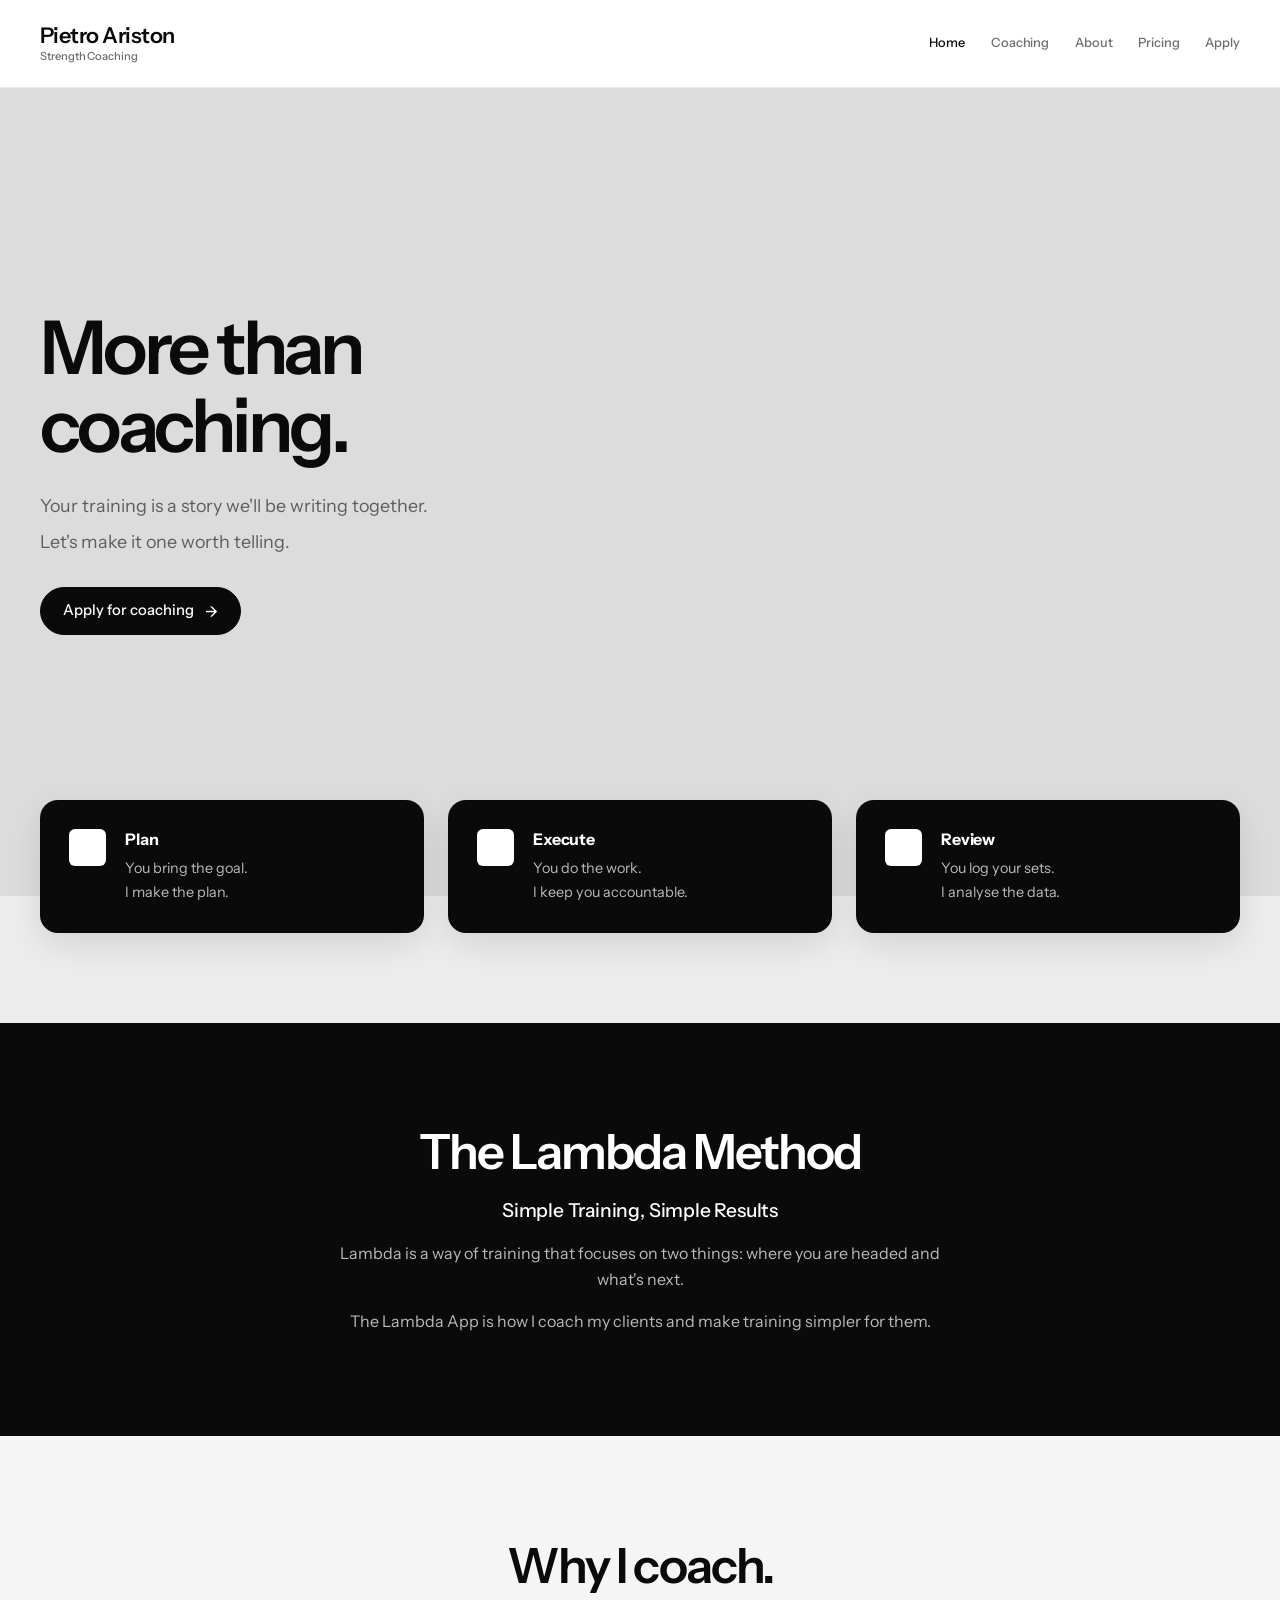
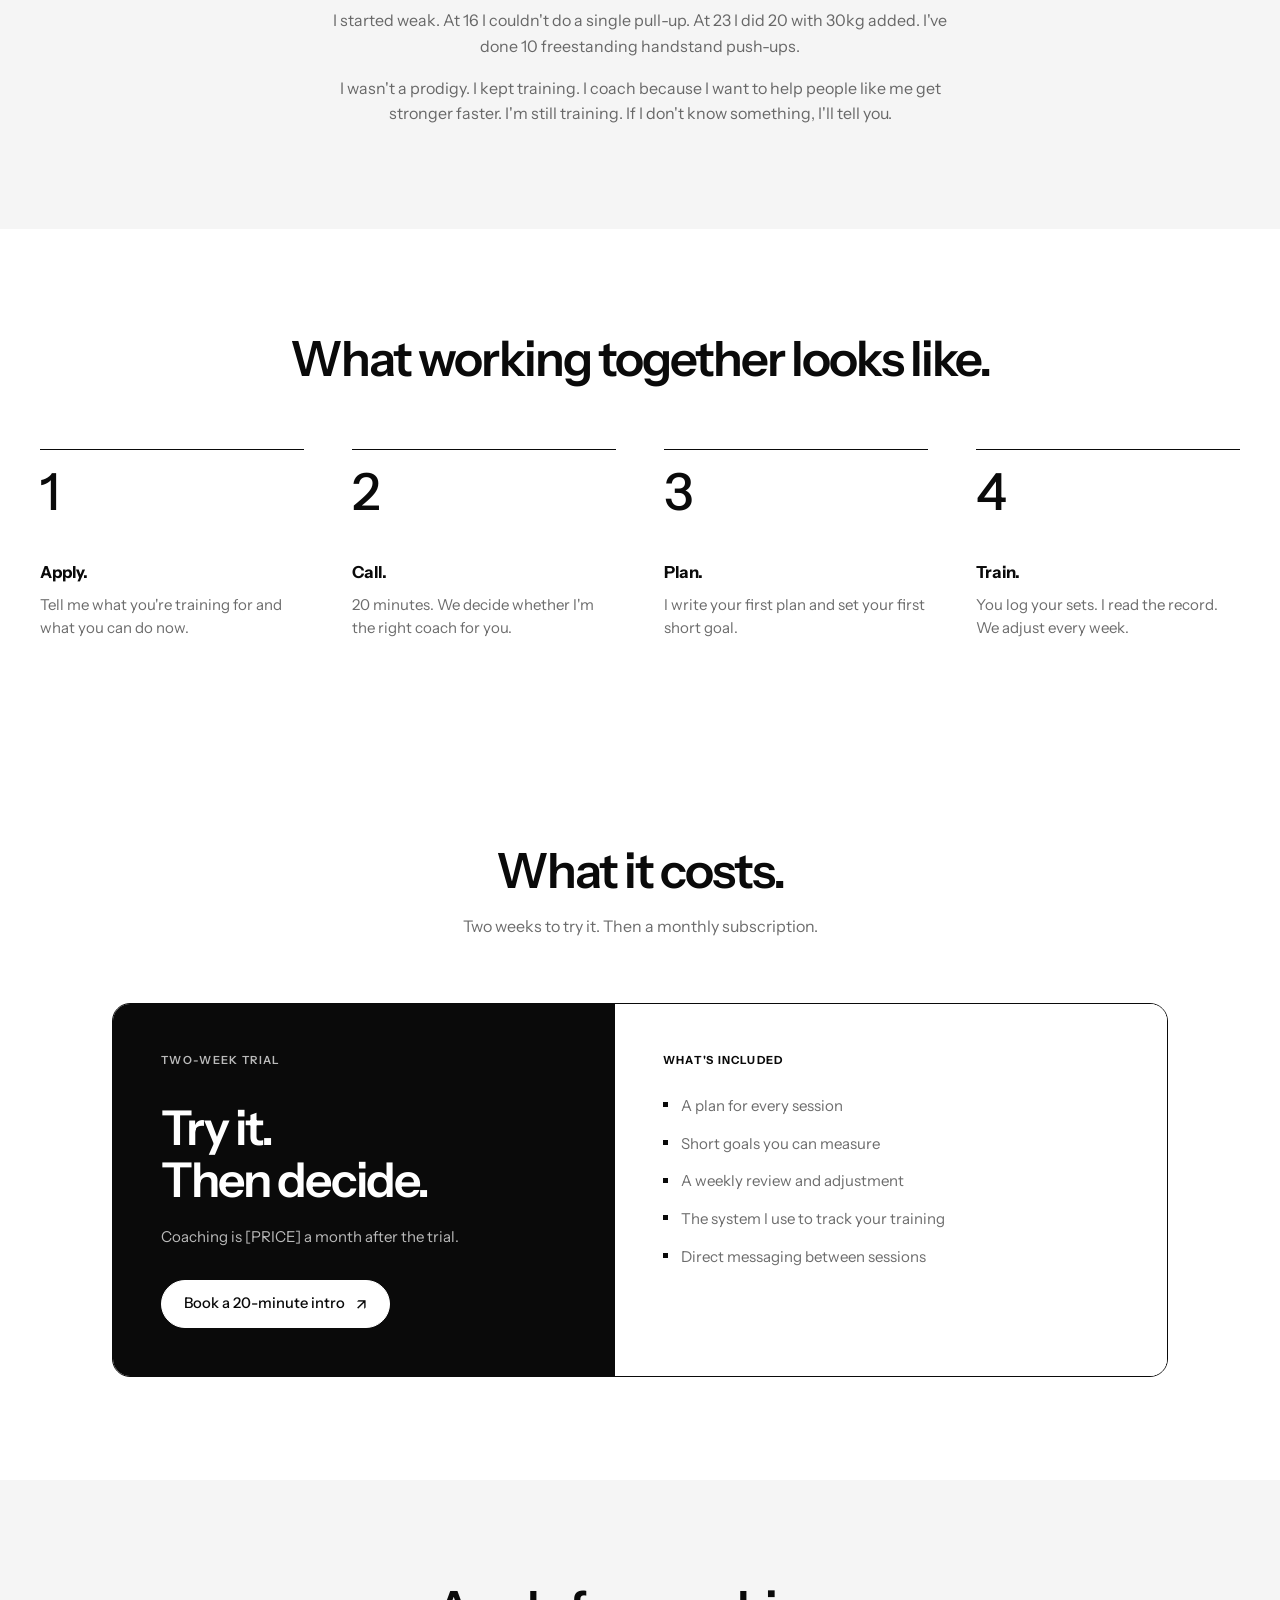
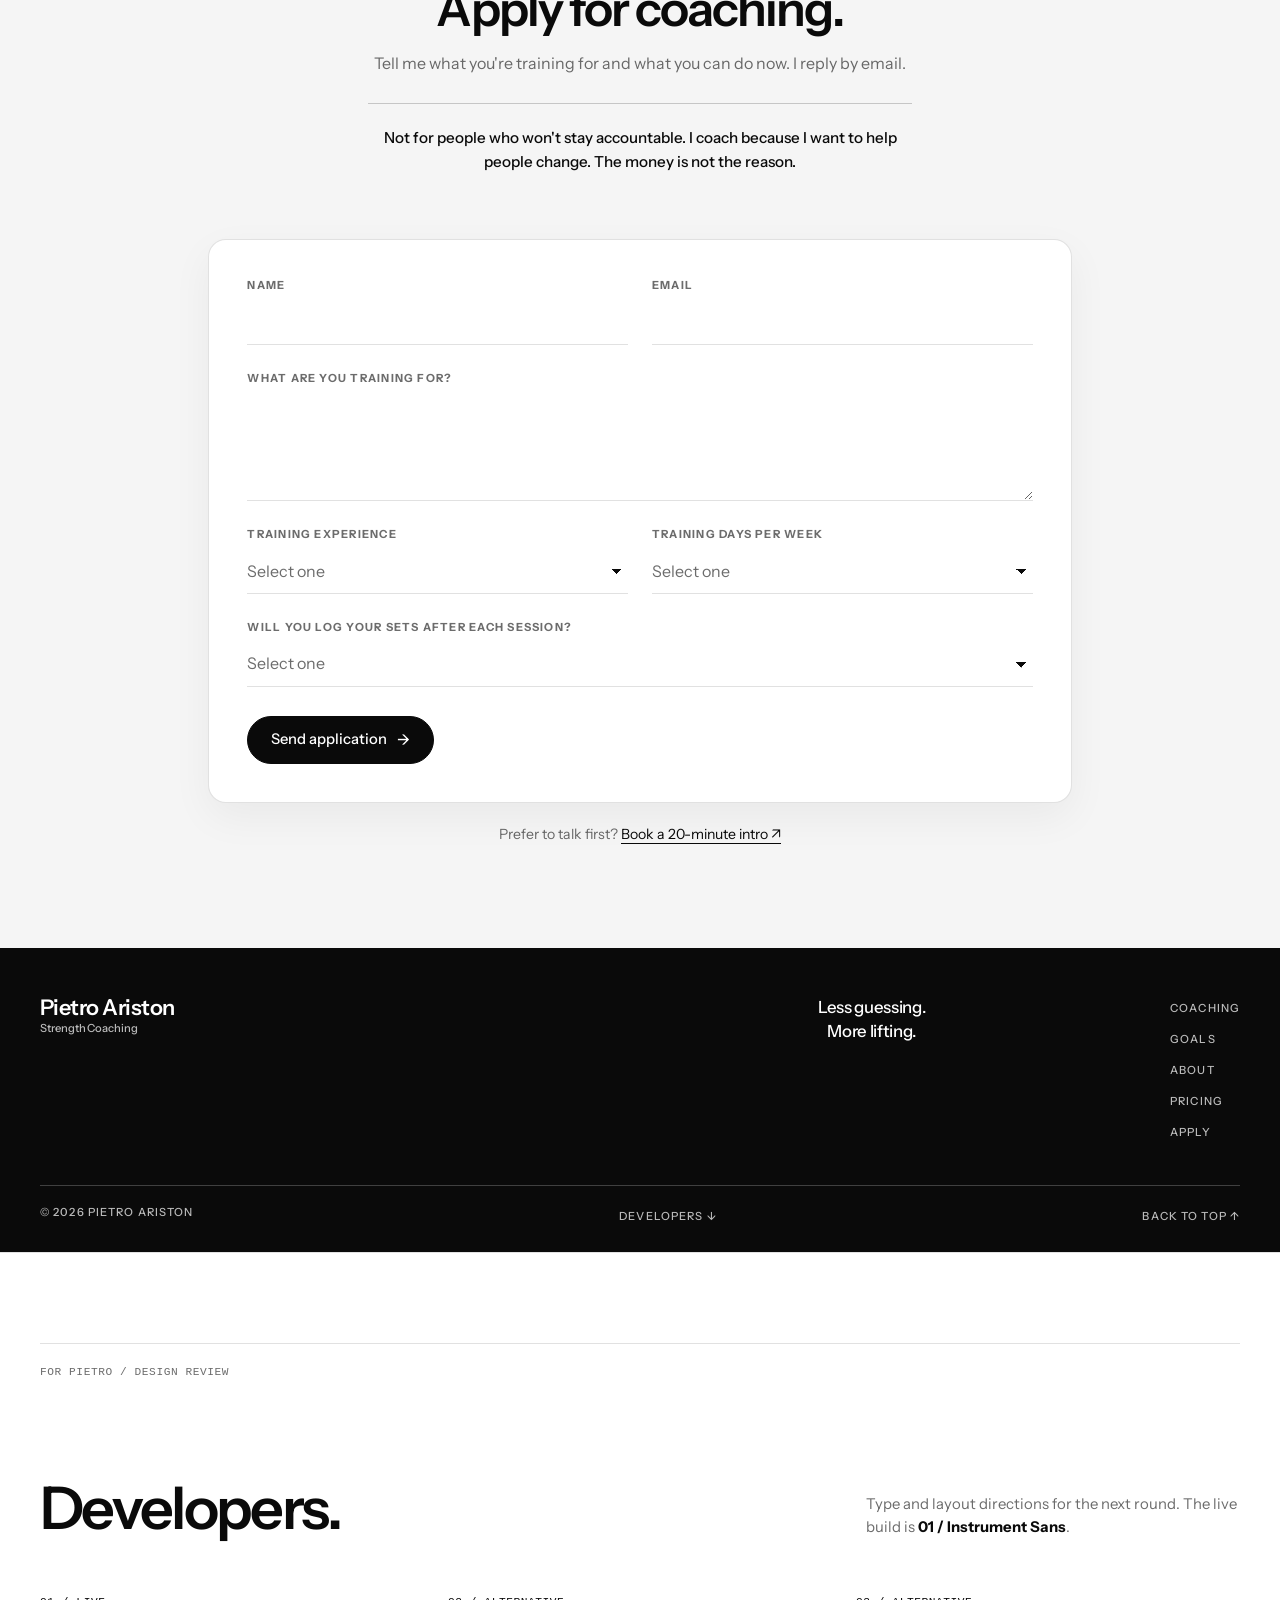
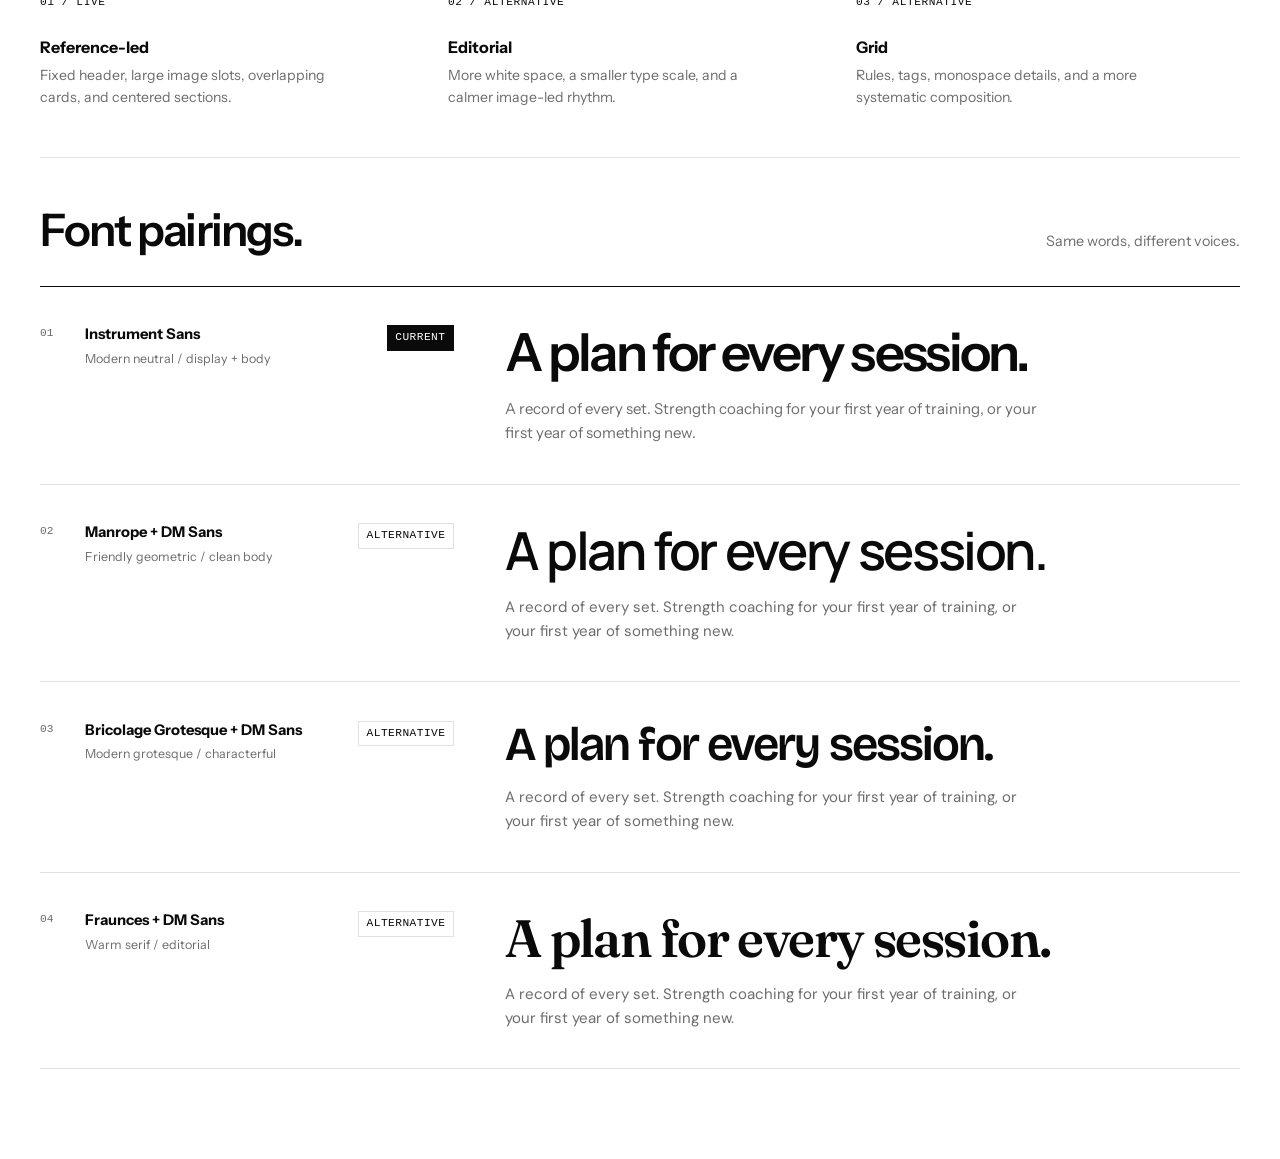
==== index.html @ a85d44f0 "feat: initial site — landing, goals page, and CNAME pietroariston.com: the coaching landing page, th" ====
<!DOCTYPE html>
<html lang="en">
<head>
  <meta charset="utf-8">
  <meta name="viewport" content="width=device-width, initial-scale=1">
  <title>Pietro Ariston — Strength Coaching</title>
  <meta name="description" content="A plan for every session. A record of every set. One-to-one strength coaching for your first year of training, or your first year of something new.">
  <meta name="theme-color" content="#ffffff">
  <link rel="canonical" href="https://pietroariston.com/">

  <meta property="og:title" content="Pietro Ariston — Strength Coaching">
  <meta property="og:description" content="A plan for every session. A record of every set. One-to-one strength coaching for your first year of training, or your first year of something new.">
  <meta property="og:type" content="website">
  <meta property="og:url" content="https://pietroariston.com/">
  <meta name="twitter:card" content="summary">

  <link rel="preconnect" href="https://fonts.googleapis.com">
  <link rel="preconnect" href="https://fonts.gstatic.com" crossorigin>
  <link href="https://fonts.googleapis.com/css2?family=Bricolage+Grotesque:opsz,wght@12..96,600&amp;family=DM+Sans:ital,wght@0,400;0,500;0,700;1,400&amp;family=Fraunces:opsz,wght@9..144,600&amp;family=Instrument+Sans:wght@400;500;600&amp;family=Manrope:wght@400;500&amp;display=swap" rel="stylesheet">
  <link rel="stylesheet" href="style.css?v=2026-11-16-a">

  <script>
    if ("IntersectionObserver" in window && !window.matchMedia("(prefers-reduced-motion: reduce)").matches) {
      document.documentElement.classList.add("motion-ready");
    }
  </script>
</head>

<body id="top">
  <a class="skip-link" href="#main">Skip to content</a>

  <header class="site-header">
    <div class="container header-inner">
      <a class="brand" href="#top" aria-label="Pietro Ariston, Strength Coaching, back to top">
        <span class="brand__name">Pietro Ariston</span>
        <span class="brand__role">Strength Coaching</span>
      </a>

      <nav class="primary-nav" aria-label="Primary">
        <a class="is-active" href="#top">Home</a>
        <a href="#coaching">Coaching</a>
        <a href="#about">About</a>
        <a href="#pricing">Pricing</a>
        <a href="#apply">Apply</a>
      </nav>

      <details class="nav-drawer">
        <summary class="nav-toggle">
          <span class="sr-only">Menu</span>
          <span class="nav-toggle__lines" aria-hidden="true"><i></i><i></i><i></i></span>
        </summary>
        <nav class="nav-drawer__panel" aria-label="Mobile">
          <a href="#top">Home</a>
          <a href="#coaching">Coaching</a>
          <a href="#about">About</a>
          <a href="#pricing">Pricing</a>
          <a href="#apply">Apply</a>
        </nav>
      </details>

      <span class="scroll-progress" aria-hidden="true"></span>
    </div>
  </header>

  <main id="main">
    <section class="hero" aria-labelledby="hero-title">
      <div class="placeholder hero__media" data-reveal="image" aria-hidden="true"></div>
      <div class="container hero__grid">
        <div class="hero__copy" data-reveal>
          <h1 class="hero__title" id="hero-title">
            <span>More than</span>
            <span>coaching.</span>
          </h1>
          <p class="hero__sub">Your training is a story we'll be writing together.<span class="hero__sub-line">Let's make it one worth telling.</span></p>
          <a class="btn" href="#apply">Apply for coaching <span class="arrow" aria-hidden="true">→</span></a>
        </div>
      </div>
    </section>

    <section class="feature-band" id="coaching" aria-labelledby="feature-title">
      <div class="container">
        <h2 class="sr-only" id="feature-title">How I coach</h2>
        <div class="carousel" data-carousel>
          <div class="feature-cards carousel__track" data-reveal-group role="group" aria-label="How I coach" tabindex="0">
            <article class="feature-card">
              <span class="feature-card__icon" aria-hidden="true"></span>
              <div>
                <h3>Plan</h3>
                <p>You bring the goal.<br>I make the plan.</p>
              </div>
            </article>
            <article class="feature-card">
              <span class="feature-card__icon" aria-hidden="true"></span>
              <div>
                <h3>Execute</h3>
                <p>You do the work.<br>I keep you accountable.</p>
              </div>
            </article>
            <article class="feature-card">
              <span class="feature-card__icon" aria-hidden="true"></span>
              <div>
                <h3>Review</h3>
                <p>You log your sets.<br>I analyse the data.</p>
              </div>
            </article>
          </div>
          <button class="carousel__arrow carousel__arrow--prev" type="button" aria-label="Previous coaching point"><span aria-hidden="true">‹</span></button>
          <button class="carousel__arrow carousel__arrow--next" type="button" aria-label="Next coaching point"><span aria-hidden="true">›</span></button>
          <div class="carousel__dots" role="group" aria-label="Choose coaching feature">
            <button class="carousel__dot is-active" type="button" aria-label="Show coaching point 1" aria-pressed="true"></button>
            <button class="carousel__dot" type="button" aria-label="Show coaching point 2" aria-pressed="false"></button>
            <button class="carousel__dot" type="button" aria-label="Show coaching point 3" aria-pressed="false"></button>
          </div>
        </div>
      </div>
    </section>

    <section class="section section--dark" id="system" aria-labelledby="system-title">
      <div class="container">
        <header class="section-heading section-heading--center section-heading--solo" data-reveal>
          <h2 id="system-title">The Lambda Method</h2>
          <p class="section-heading__tagline">Simple Training, Simple Results</p>
          <p>Lambda is a way of training that focuses on two things: where you are headed and what's next.</p>
          <p>The Lambda App is how I coach my clients and make training simpler for them.</p>
        </header>
      </div>
    </section>

    <section class="section section--soft" id="about" aria-labelledby="about-title">
      <div class="container">
        <header class="section-heading section-heading--center section-heading--solo" data-reveal>
          <h2 id="about-title">Why I coach.</h2>
          <p>I started weak. At 16 I couldn't do a single pull-up. At 23 I did 20 with 30kg added. I've done 10 freestanding handstand push-ups.</p>
          <p>I wasn't a prodigy. I kept training. I coach because I want to help people like me get stronger faster. I'm still training. If I don't know something, I'll tell you.</p>
        </header>
      </div>
    </section>

    <section class="section steps-section" id="process" aria-labelledby="process-title">
      <div class="container">
        <header class="section-heading section-heading--center" data-reveal>
          <h2 id="process-title">What working together looks like.</h2>
        </header>

        <ol class="steps" data-reveal-group>
          <li class="step">
            <span class="step__num">1</span>
            <h3>Apply.</h3>
            <p>Tell me what you're training for and what you can do now.</p>
          </li>
          <li class="step">
            <span class="step__num">2</span>
            <h3>Call.</h3>
            <p>20 minutes. We decide whether I'm the right coach for you.</p>
          </li>
          <li class="step">
            <span class="step__num">3</span>
            <h3>Plan.</h3>
            <p>I write your first plan and set your first short goal.</p>
          </li>
          <li class="step">
            <span class="step__num">4</span>
            <h3>Train.</h3>
            <p>You log your sets. I read the record. We adjust every week.</p>
          </li>
        </ol>
      </div>
    </section>

    <section class="section pricing" id="pricing" aria-labelledby="pricing-title">
      <div class="container">
        <header class="section-heading section-heading--center" data-reveal>
          <h2 id="pricing-title">What it costs.</h2>
          <p>Two weeks to try it. Then a monthly subscription.</p>
        </header>

        <!-- TODO: confirm price, trial terms, and cancellation policy before publishing. -->
        <div class="pricing-panel" data-reveal>
          <div class="pricing-plan">
            <span class="pricing-plan__label">Two-week trial</span>
            <p class="pricing-plan__headline">Try it.<br>Then decide.</p>
            <p>Coaching is [PRICE] a month after the trial.</p>
            <a class="btn btn--light" href="BOOKING_URL" target="_blank" rel="noopener noreferrer">
              Book a 20-minute intro
              <span class="arrow" aria-hidden="true">↗</span>
            </a>
          </div>

          <div class="pricing-included">
            <h3>What's included</h3>
            <ul>
              <li><span aria-hidden="true"></span>A plan for every session</li>
              <li><span aria-hidden="true"></span>Short goals you can measure</li>
              <li><span aria-hidden="true"></span>A weekly review and adjustment</li>
              <li><span aria-hidden="true"></span>The system I use to track your training</li>
              <li><span aria-hidden="true"></span>Direct messaging between sessions</li>
            </ul>
          </div>
        </div>
      </div>
    </section>


    <section class="section apply" id="apply" aria-labelledby="apply-title">
      <div class="container">
        <header class="section-heading section-heading--center" data-reveal>
          <h2 id="apply-title">Apply for coaching.</h2>
          <p>Tell me what you're training for and what you can do now. I reply by email.</p>
          <p class="apply__note">Not for people who won't stay accountable. I coach because I want to help people change. The money is not the reason.</p>
        </header>

        <form class="application-form" action="https://formspree.io/f/FORMSPREE_ID" method="POST" data-reveal>
          <div class="form-row">
            <div class="field">
              <label for="name">Name</label>
              <input id="name" name="name" type="text" autocomplete="name" required>
            </div>
            <div class="field">
              <label for="email">Email</label>
              <input id="email" name="email" type="email" autocomplete="email" inputmode="email" required>
            </div>
          </div>

          <div class="field">
            <label for="goal">What are you training for?</label>
            <textarea id="goal" name="goal" rows="3" required></textarea>
          </div>

          <div class="form-row">
            <div class="field">
              <label for="experience">Training experience</label>
              <select id="experience" name="experience" required>
                <option value="" selected disabled>Select one</option>
                <option value="new">New to training</option>
                <option value="new-type">Starting a new type of training</option>
                <option value="1-2-years">1–2 years</option>
                <option value="3-5-years">3–5 years</option>
                <option value="5-plus-years">5+ years</option>
              </select>
            </div>
            <div class="field">
              <label for="days">Training days per week</label>
              <select id="days" name="days" required>
                <option value="" selected disabled>Select one</option>
                <option value="2">2</option>
                <option value="3">3</option>
                <option value="4">4</option>
                <option value="5">5</option>
                <option value="6-plus">6+</option>
              </select>
            </div>
          </div>

          <div class="field">
            <label for="logging">Will you log your sets after each session?</label>
            <select id="logging" name="logging" required>
              <option value="" selected disabled>Select one</option>
              <option value="yes">Yes</option>
              <option value="not-yet">Not yet</option>
            </select>
          </div>

          <button class="btn form-submit" type="submit">
            Send application
            <span class="arrow" aria-hidden="true">→</span>
          </button>
        </form>

        <p class="apply__alt">Prefer to talk first? <a href="BOOKING_URL" target="_blank" rel="noopener noreferrer">Book a 20-minute intro<span class="arrow" aria-hidden="true"> ↗</span></a></p>
      </div>
    </section>
  </main>

  <footer class="site-footer">
    <div class="container">
      <div class="footer__top">
        <a class="brand brand--footer" href="#top" aria-label="Pietro Ariston, back to top">
          <span class="brand__name">Pietro Ariston</span>
          <span class="brand__role">Strength Coaching</span>
        </a>
        <p class="footer__tagline">Less guessing.<br>More lifting.</p>
        <nav class="footer__nav" aria-label="Footer">
          <a href="#coaching">Coaching</a>
          <a href="/goals/">Goals</a>
          <a href="#about">About</a>
          <a href="#pricing">Pricing</a>
          <a href="#apply">Apply</a>
        </nav>
      </div>
      <div class="footer__bottom">
        <span>© 2026 Pietro Ariston</span>
        <a href="#developers">Developers ↓</a>
        <a href="#top">Back to top ↑</a>
      </div>
    </div>
  </footer>

  <section class="developers" id="developers" aria-labelledby="developers-title">
    <div class="container">
      <header class="developers__head" data-reveal>
        <p class="developers__label">For Pietro / design review</p>
        <h2 id="developers-title">Developers.</h2>
        <p>Type and layout directions for the next round. The live build is <strong>01 / Instrument Sans</strong>.</p>
      </header>

      <div class="dev-directions" data-reveal-group>
        <article>
          <span>01 / Live</span>
          <h3>Reference-led</h3>
          <p>Fixed header, large image slots, overlapping cards, and centered sections.</p>
        </article>
        <article>
          <span>02 / Alternative</span>
          <h3>Editorial</h3>
          <p>More white space, a smaller type scale, and a calmer image-led rhythm.</p>
        </article>
        <article>
          <span>03 / Alternative</span>
          <h3>Grid</h3>
          <p>Rules, tags, monospace details, and a more systematic composition.</p>
        </article>
      </div>

      <div class="type-lab">
        <div class="type-lab__head" data-reveal>
          <h2>Font pairings.</h2>
          <p>Same words, different voices.</p>
        </div>

        <div class="pairing-list" data-reveal-group>
          <article class="pairing pairing--instrument">
            <header class="pairing__meta">
              <span class="pairing__index">01</span>
              <div>
                <h3>Instrument Sans</h3>
                <p>Modern neutral / display + body</p>
              </div>
              <span class="pairing__status">Current</span>
            </header>
            <div class="pairing__preview">
              <p class="pairing__display">A plan for every session.</p>
              <p class="pairing__body">A record of every set. Strength coaching for your first year of training, or your first year of something new.</p>
            </div>
          </article>

          <article class="pairing pairing--manrope">
            <header class="pairing__meta">
              <span class="pairing__index">02</span>
              <div>
                <h3>Manrope + DM Sans</h3>
                <p>Friendly geometric / clean body</p>
              </div>
              <span class="pairing__status">Alternative</span>
            </header>
            <div class="pairing__preview">
              <p class="pairing__display">A plan for every session.</p>
              <p class="pairing__body">A record of every set. Strength coaching for your first year of training, or your first year of something new.</p>
            </div>
          </article>

          <article class="pairing pairing--bricolage">
            <header class="pairing__meta">
              <span class="pairing__index">03</span>
              <div>
                <h3>Bricolage Grotesque + DM Sans</h3>
                <p>Modern grotesque / characterful</p>
              </div>
              <span class="pairing__status">Alternative</span>
            </header>
            <div class="pairing__preview">
              <p class="pairing__display">A plan for every session.</p>
              <p class="pairing__body">A record of every set. Strength coaching for your first year of training, or your first year of something new.</p>
            </div>
          </article>

          <article class="pairing pairing--fraunces">
            <header class="pairing__meta">
              <span class="pairing__index">04</span>
              <div>
                <h3>Fraunces + DM Sans</h3>
                <p>Warm serif / editorial</p>
              </div>
              <span class="pairing__status">Alternative</span>
            </header>
            <div class="pairing__preview">
              <p class="pairing__display">A plan for every session.</p>
              <p class="pairing__body">A record of every set. Strength coaching for your first year of training, or your first year of something new.</p>
            </div>
          </article>
        </div>
      </div>
    </div>
  </section>

  <a class="to-top" href="#top" aria-label="Back to top"><span aria-hidden="true">↑</span></a>

  <script>
    const toTop = document.querySelector(".to-top");
    if (toTop) {
      const updateToTop = () => {
        toTop.classList.toggle("is-visible", window.scrollY > window.innerHeight * 0.8);
      };
      window.addEventListener("scroll", updateToTop, { passive: true });
      window.addEventListener("resize", updateToTop, { passive: true });
      updateToTop();
    }

    const navDrawer = document.querySelector(".nav-drawer");
    document.querySelectorAll(".nav-drawer a").forEach((link) => {
      link.addEventListener("click", () => {
        if (navDrawer) navDrawer.removeAttribute("open");
      });
    });

    document.addEventListener("keydown", (event) => {
      if (event.key !== "Escape" || !navDrawer || !navDrawer.open) return;
      navDrawer.removeAttribute("open");
      const summary = navDrawer.querySelector("summary");
      if (summary) summary.focus();
    });

    document.querySelectorAll("[data-carousel]").forEach((carousel) => {
      const track = carousel.querySelector(".carousel__track");
      const dots = Array.from(carousel.querySelectorAll(".carousel__dot"));
      if (!track || !dots.length) return;

      const slides = Array.from(track.children).filter((child) => child.nodeType === 1);
      if (!slides.length) return;

      const prev = carousel.querySelector(".carousel__arrow--prev");
      const next = carousel.querySelector(".carousel__arrow--next");

      carousel.classList.add("is-ready");
      let frame = 0;
      let activeIndex = 0;

      const setActive = () => {
        const trackCenter = track.getBoundingClientRect().left + track.clientWidth / 2;
        let active = 0;
        let shortest = Infinity;

        slides.forEach((slide, index) => {
          const bounds = slide.getBoundingClientRect();
          const distance = Math.abs(bounds.left + bounds.width / 2 - trackCenter);
          if (distance < shortest) {
            shortest = distance;
            active = index;
          }
        });

        activeIndex = active;

        dots.forEach((dot, index) => {
          const isActive = index === active;
          dot.classList.toggle("is-active", isActive);
          dot.setAttribute("aria-pressed", String(isActive));
        });

        if (prev) prev.disabled = activeIndex === 0;
        if (next) next.disabled = activeIndex === slides.length - 1;
      };

      const scrollToSlide = (index) => {
        const slide = slides[index];
        if (!slide) return;
        const gutter = parseFloat(window.getComputedStyle(slide).marginLeft) || 0;
        const left = slide.getBoundingClientRect().left - track.getBoundingClientRect().left + track.scrollLeft - gutter;
        track.scrollTo({ left: Math.max(0, left), behavior: "smooth" });
      };

      const onScroll = () => {
        if (frame) return;
        frame = requestAnimationFrame(() => {
          setActive();
          frame = 0;
        });
      };

      track.addEventListener("scroll", onScroll, { passive: true });
      window.addEventListener("resize", onScroll, { passive: true });

      dots.forEach((dot, index) => {
        dot.addEventListener("click", () => scrollToSlide(index));
      });

      if (prev) prev.addEventListener("click", () => scrollToSlide(Math.max(0, activeIndex - 1)));
      if (next) next.addEventListener("click", () => scrollToSlide(Math.min(slides.length - 1, activeIndex + 1)));

      setActive();
    });

    (() => {
      if (!document.documentElement.classList.contains("motion-ready")) return;

      const items = Array.from(document.querySelectorAll("[data-reveal], [data-reveal-group]"));
      let observer;
      const settleTimers = new Set();

      const reveal = (item) => {
        if (item.classList.contains("is-visible")) return;
        item.classList.add("is-visible");
        if (observer) observer.unobserve(item);

        const timer = window.setTimeout(() => {
          item.classList.add("is-settled");
          settleTimers.delete(timer);
        }, 1600);
        settleTimers.add(timer);
      };

      const revealInView = () => {
        const viewportHeight = window.innerHeight || document.documentElement.clientHeight;
        items.forEach((item) => {
          const bounds = item.getBoundingClientRect();
          if (bounds.top < viewportHeight * 0.92 && bounds.bottom > 0) reveal(item);
        });
      };

      if ("IntersectionObserver" in window) {
        observer = new IntersectionObserver((entries) => {
          entries.forEach((entry) => {
            if (entry.isIntersecting) reveal(entry.target);
          });
        }, { rootMargin: "0px 0px -8% 0px", threshold: 0.08 });
        items.forEach((item) => observer.observe(item));
      }

      revealInView();

      let ticking = false;
      const onScroll = () => {
        if (ticking) return;
        ticking = true;
        requestAnimationFrame(() => {
          revealInView();
          ticking = false;
        });
      };

      window.addEventListener("scroll", onScroll, { passive: true });
      window.addEventListener("resize", onScroll, { passive: true });
      window.addEventListener("load", revealInView, { once: true });
      window.addEventListener("pagehide", () => {
        if (observer) observer.disconnect();
        settleTimers.forEach((timer) => window.clearTimeout(timer));
        settleTimers.clear();
      }, { once: true });

      const progress = document.querySelector(".scroll-progress");
      if (progress) {
        const updateProgress = () => {
          const max = document.documentElement.scrollHeight - window.innerHeight;
          const value = max > 0 ? Math.min(1, Math.max(0, window.scrollY / max)) : 0;
          document.documentElement.style.setProperty("--scroll-progress", value.toFixed(4));
        };
        window.addEventListener("scroll", updateProgress, { passive: true });
        window.addEventListener("resize", updateProgress, { passive: true });
        updateProgress();
      }
    })();
  </script>
</body>
</html>
---- style.css ----
:root {
  --ink: #0a0a0a;
  --paper: #ffffff;
  --soft: #f5f5f5;
  --soft-strong: #ececec;
  --placeholder: #e4e4e4;
  --muted: rgba(10, 10, 10, 0.6);
  --muted-invert: rgba(255, 255, 255, 0.72);
  --line: rgba(10, 10, 10, 0.12);
  --line-strong: rgba(10, 10, 10, 0.2);
  --line-invert: rgba(255, 255, 255, 0.22);

  --font-display: "Instrument Sans", "Helvetica Neue", Arial, sans-serif;
  --font-body: "Instrument Sans", "Helvetica Neue", Arial, sans-serif;
  --font-mono: ui-monospace, "SFMono-Regular", Menlo, Consolas, monospace;

  --header-h: 5.5rem;
  --container: 1200px;
  --gutter: clamp(1.25rem, 4vw, 2.5rem);
  --radius-lg: 18px;
  --radius-md: 12px;
  --radius-pill: 999px;

  --ease-out: cubic-bezier(0.16, 1, 0.3, 1);
  --motion-fast: 180ms;
  --motion-slow: 750ms;
}

*,
*::before,
*::after {
  box-sizing: border-box;
}

html {
  -webkit-text-size-adjust: 100%;
  scroll-padding-top: calc(var(--header-h) + 1.25rem);
}

body {
  margin: 0;
  padding-top: var(--header-h);
  background: var(--paper);
  color: var(--ink);
  font-family: var(--font-body);
  font-size: 1rem;
  line-height: 1.6;
  -webkit-font-smoothing: antialiased;
  -moz-osx-font-smoothing: grayscale;
  font-synthesis: none;
}

::selection {
  background: var(--ink);
  color: var(--paper);
}

.section--dark ::selection,
.site-footer ::selection {
  background: var(--paper);
  color: var(--ink);
}

a {
  color: inherit;
}

img,
picture {
  display: block;
  max-width: 100%;
}

button {
  border-radius: 0;
}

:focus-visible {
  outline: 2px solid var(--ink);
  outline-offset: 4px;
}

.section--dark :focus-visible,
.site-footer :focus-visible {
  outline-color: var(--paper);
}

.sr-only {
  position: absolute;
  width: 1px;
  height: 1px;
  padding: 0;
  margin: -1px;
  overflow: hidden;
  clip: rect(0, 0, 0, 0);
  white-space: nowrap;
  border: 0;
}

.container {
  width: min(var(--container), calc(100% - (var(--gutter) * 2)));
  margin-inline: auto;
}

.skip-link {
  position: fixed;
  z-index: 300;
  top: -100%;
  left: var(--gutter);
  padding: 0.8rem 1rem;
  background: var(--ink);
  color: var(--paper);
  font-size: 0.72rem;
  font-weight: 600;
  letter-spacing: 0.08em;
  text-decoration: none;
  text-transform: uppercase;
}

.skip-link:focus {
  top: calc(var(--header-h) + 0.5rem);
}

/* Header */

.site-header {
  position: fixed;
  z-index: 100;
  top: 0;
  right: 0;
  left: 0;
  height: var(--header-h);
  background: var(--paper);
  border-bottom: 1px solid rgba(10, 10, 10, 0.08);
}

@supports ((-webkit-backdrop-filter: blur(1px)) or (backdrop-filter: blur(1px))) {
  .site-header {
    background: rgba(255, 255, 255, 0.97);
    -webkit-backdrop-filter: saturate(180%) blur(20px);
    backdrop-filter: saturate(180%) blur(20px);
  }
}

.header-inner {
  position: relative;
  height: 100%;
  display: flex;
  align-items: center;
  justify-content: space-between;
  gap: 2rem;
}

.brand {
  display: inline-flex;
  flex-direction: column;
  align-items: flex-start;
  gap: 0.16rem;
  color: var(--ink);
  line-height: 1;
  text-decoration: none;
}

.brand__name {
  font-family: var(--font-display);
  font-size: 1.35rem;
  font-weight: 600;
  letter-spacing: -0.025em;
  line-height: 1.1;
  white-space: nowrap;
}

.brand__role {
  color: var(--muted);
  font-size: 0.7rem;
  font-weight: 500;
  letter-spacing: -0.005em;
  line-height: 1.2;
}

.primary-nav {
  display: flex;
  align-items: center;
  gap: clamp(1rem, 2vw, 1.75rem);
  margin-left: auto;
}

.primary-nav a {
  padding: 0.5rem 0;
  color: var(--muted);
  font-size: 0.8rem;
  font-weight: 500;
  letter-spacing: -0.005em;
  line-height: 1;
  text-decoration: none;
}

.primary-nav a:hover,
.primary-nav a:focus-visible,
.primary-nav a.is-active {
  color: var(--ink);
}

.scroll-progress {
  position: absolute;
  right: 0;
  bottom: -1px;
  left: 0;
  height: 1px;
  display: none;
  background: var(--ink);
  transform: scaleX(var(--scroll-progress, 0));
  transform-origin: left center;
  pointer-events: none;
}

/* Mobile navigation */

.nav-drawer {
  display: none;
  margin-left: auto;
}

.nav-toggle {
  display: inline-flex;
  align-items: center;
  justify-content: center;
  width: 2.75rem;
  height: 2.75rem;
  border: 0;
  background: transparent;
  cursor: pointer;
  list-style: none;
}

.nav-toggle::-webkit-details-marker {
  display: none;
}

.nav-toggle__lines {
  display: flex;
  flex-direction: column;
  gap: 5px;
  width: 1.35rem;
}

.nav-toggle__lines i {
  display: block;
  width: 100%;
  height: 1.5px;
  background: var(--ink);
  transform-origin: center;
}

.nav-drawer__panel {
  position: fixed;
  z-index: 90;
  top: var(--header-h);
  right: 0;
  left: 0;
  display: none;
  max-height: calc(100vh - var(--header-h));
  max-height: calc(100svh - var(--header-h));
  overflow-y: auto;
  padding: 0.75rem var(--gutter) 1.5rem;
  border-bottom: 1px solid var(--ink);
  background: var(--paper);
}

.nav-drawer[open] .nav-drawer__panel {
  display: block;
}

.nav-drawer__panel a {
  display: block;
  padding: 0.9rem 0;
  border-bottom: 1px solid var(--line);
  font-family: var(--font-display);
  font-size: 1.45rem;
  font-weight: 600;
  letter-spacing: -0.025em;
  line-height: 1.15;
  text-decoration: none;
}

/* Shared type and controls */

.btn {
  display: inline-flex;
  align-items: center;
  justify-content: center;
  gap: 0.65rem;
  min-height: 3rem;
  padding: 0.8rem 1.4rem;
  border: 1px solid var(--ink);
  border-radius: var(--radius-pill);
  background: var(--ink);
  color: var(--paper);
  font-family: var(--font-body);
  font-size: 0.92rem;
  font-weight: 500;
  line-height: 1.2;
  text-decoration: none;
  cursor: pointer;
}

.btn:hover {
  background: var(--paper);
  color: var(--ink);
}

.btn--light {
  border-color: var(--paper);
  background: var(--paper);
  color: var(--ink);
}

.btn--light:hover {
  background: transparent;
  color: var(--paper);
}

.arrow {
  display: inline-block;
  font-size: 0.95rem;
  line-height: 1;
}

.placeholder {
  background: var(--placeholder);
  border-radius: var(--radius-lg);
}
.motion-strip {
  display: flex;
  align-items: stretch;
  overflow: hidden;
  background: var(--ink);
  color: var(--paper);
}

.motion-strip__viewport {
  flex: 1;
  overflow: hidden;
}

.motion-strip__track {
  display: flex;
  width: max-content;
  padding-block: 0.8rem;
}

.motion-strip__group {
  display: flex;
  align-items: center;
  flex: 0 0 auto;
}

.motion-strip__group span {
  padding-inline: 1.4rem;
  font-family: var(--font-display);
  font-size: clamp(1.1rem, 1.8vw, 1.45rem);
  font-weight: 500;
  letter-spacing: -0.025em;
  line-height: 1.1;
  white-space: nowrap;
}

.motion-strip__mark {
  width: 4px;
  height: 4px;
  flex: 0 0 auto;
  border-radius: 50%;
  background: var(--paper);
}

.motion-strip :focus-visible {
  outline-color: var(--paper);
}

h1,
h2,
h3 {
  font-family: var(--font-display);
  font-weight: 600;
}

.section {
  padding-block: clamp(4.5rem, 8vw, 7rem);
}

.section--dark {
  background: var(--ink);
  color: var(--paper);
}

.section--soft {
  background: var(--soft);
}

.section-heading {
  margin: 0 auto clamp(2.5rem, 5vw, 4rem);
}

.section-heading--center {
  max-width: 47rem;
  text-align: center;
}

.section-heading--solo {
  margin-bottom: 0;
}

.section-heading h2 {
  margin: 0;
  font-size: clamp(2.05rem, 3.8vw, 3.2rem);
  line-height: 1.1;
  letter-spacing: -0.04em;
}

.section-heading p {
  max-width: 39rem;
  margin: 1rem auto 0;
  color: var(--muted);
  font-size: 1rem;
  line-height: 1.6;
  text-wrap: pretty;
}

.section-heading .btn {
  margin-top: 1.5rem;
}

.section--dark .section-heading p {
  color: var(--muted-invert);
}

.section--dark .section-heading .section-heading__tagline {
  color: var(--paper);
  font-size: 1.2rem;
  font-weight: 500;
  letter-spacing: -0.01em;
}

/* Hero */

.hero {
  position: relative;
  overflow: hidden;
  padding-block: clamp(3.5rem, 7vw, 5.5rem) clamp(8rem, 10vw, 10rem);
  background: var(--placeholder);
}

.hero__media {
  position: absolute;
  z-index: 0;
  inset: 0;
  width: 100%;
  height: 100%;
  max-width: none;
  aspect-ratio: auto;
  border: 0;
  border-radius: 0;
  background: #dcdcdc;
}

.hero__grid {
  position: relative;
  z-index: 1;
  display: flex;
  align-items: center;
  min-height: clamp(30rem, 49vw, 37rem);
}

.hero__copy {
  max-width: 42rem;
}

.hero__title {
  margin: 0;
  font-size: clamp(3.3rem, 5.8vw, 5.35rem);
  font-weight: 600;
  line-height: 1.06;
  letter-spacing: -0.05em;
}

.hero__title span {
  display: block;
}

.hero__sub {
  max-width: 33rem;
  margin: 1.6rem 0 0;
  color: var(--muted);
  font-size: clamp(1.05rem, 1.4vw, 1.18rem);
  line-height: 1.55;
  text-wrap: pretty;
}

.hero__sub-line {
  display: block;
  margin-top: 0.45em;
}

.hero .btn {
  margin-top: 2rem;
}

/* Feature cards and statement */

.feature-band {
  padding-bottom: clamp(4rem, 7vw, 6rem);
  background: var(--soft-strong);
}

.feature-cards {
  position: relative;
  z-index: 2;
  display: grid;
  grid-template-columns: repeat(3, minmax(0, 1fr));
  gap: 1.5rem;
  margin-top: -6rem;
}

.feature-card {
  display: grid;
  grid-template-columns: 2.35rem minmax(0, 1fr);
  gap: 1.15rem;
  align-items: start;
  padding: 1.8rem;
  border-radius: var(--radius-lg);
  background: var(--ink);
  color: var(--paper);
  box-shadow: 0 12px 32px rgba(0, 0, 0, 0.1);
}

.feature-card__icon {
  display: block;
  width: 2.35rem;
  height: 2.35rem;
  border-radius: 6px;
  background: var(--paper);
}

.feature-card h2,
.feature-card h3 {
  margin: 0 0 0.45rem;
  font-family: var(--font-body);
  font-size: 1rem;
  font-weight: 700;
  line-height: 1.3;
  letter-spacing: -0.005em;
  text-transform: none;
}

.feature-card p {
  margin: 0;
  color: var(--muted-invert);
  font-size: 0.9rem;
  line-height: 1.65;
  text-wrap: pretty;
}

.statement {
  padding-top: clamp(4rem, 7vw, 6rem);
  text-align: center;
}

.statement h2 {
  margin: 0;
  font-size: clamp(2.05rem, 3.9vw, 3.15rem);
  line-height: 1.1;
  letter-spacing: -0.04em;
}

.statement p {
  max-width: 36rem;
  margin: 1.1rem auto 0;
  color: var(--muted);
  font-size: 1.02rem;
  line-height: 1.6;
}

/* Client notes */

.client-notes {
  background: var(--paper);
}

.testimonials {
  display: grid;
  grid-template-columns: repeat(3, minmax(0, 1fr));
  gap: clamp(1.25rem, 2.5vw, 2rem);
}

.testimonial {
  display: flex;
  flex-direction: column;
  margin: 0;
  padding: clamp(1.35rem, 2.5vw, 1.9rem);
  border-radius: var(--radius-lg);
  background: var(--soft);
}

.testimonial blockquote {
  margin: 0;
  font-size: 1rem;
  line-height: 1.65;
  text-wrap: pretty;
}

.testimonial figcaption {
  display: flex;
  flex-direction: column;
  gap: 0.18rem;
  margin-top: auto;
  padding-top: 1.5rem;
  font-size: 0.68rem;
  font-weight: 700;
  letter-spacing: 0.08em;
  line-height: 1.35;
  text-transform: uppercase;
}

.testimonial figcaption span {
  color: var(--muted);
  font-size: 0.6rem;
  font-weight: 500;
}

/* Carousels */

.carousel {
  position: relative;
}

.carousel__arrow {
  display: none;
  position: absolute;
  top: 0;
  bottom: 3rem;
  z-index: 3;
  width: 2.5rem;
  align-items: center;
  justify-content: center;
  padding: 0;
  border: 0;
  background: transparent;
  color: var(--muted);
  font-family: var(--font-display);
  font-size: 1.5rem;
  line-height: 1;
  cursor: pointer;
}

.carousel__arrow:hover,
.carousel__arrow:focus-visible {
  color: var(--ink);
}

.carousel__arrow:disabled {
  opacity: 0.25;
  cursor: default;
}

.carousel__arrow--prev {
  left: -1.25rem;
}

.carousel__arrow--next {
  right: -1.25rem;
}

.carousel__dots {
  display: none;
  align-items: center;
  justify-content: center;
  gap: 0.15rem;
  margin-top: 1.25rem;
}

.carousel__dot {
  display: inline-flex;
  align-items: center;
  justify-content: center;
  width: 1.5rem;
  height: 1.5rem;
  padding: 0;
  border: 0;
  background: transparent;
  cursor: pointer;
}

.carousel__dot::before {
  content: "";
  width: 5px;
  height: 5px;
  border-radius: 50%;
  background: var(--line-strong);
}

.carousel__dot.is-active::before {
  background: var(--ink);
}

/* For you if */

.for-you {
  background: var(--paper);
}

.for-you__grid {
  display: grid;
  grid-template-columns: minmax(0, 1.06fr) minmax(18rem, 0.94fr);
  gap: clamp(2.5rem, 6vw, 5.5rem);
  align-items: start;
}

.for-you__copy {
  min-width: 0;
}

.for-you__title {
  max-width: 15ch;
  margin: 0 0 1.8rem;
  font-size: clamp(2.05rem, 3.8vw, 3.15rem);
  line-height: 1.1;
  letter-spacing: -0.04em;
}

.fit-list {
  margin: 0;
  padding: 0;
  border-top: 1px solid var(--line);
  list-style: none;
}

.fit-list li {
  position: relative;
  padding: 1.35rem 0 1.35rem 1.35rem;
  border-bottom: 1px solid var(--line);
}

.fit-list li::before {
  content: "";
  position: absolute;
  top: 1.8rem;
  left: 0;
  width: 5px;
  height: 5px;
  background: var(--ink);
}

.fit-list h3 {
  margin: 0 0 0.35rem;
  font-family: var(--font-body);
  font-size: 1rem;
  font-weight: 700;
  line-height: 1.35;
}

.fit-list p {
  margin: 0;
  color: var(--muted);
  font-size: 0.94rem;
  line-height: 1.55;
  text-wrap: pretty;
}

.for-you .btn {
  margin-top: 1.8rem;
}

.for-you__media {
  width: 100%;
  aspect-ratio: 4 / 5;
  justify-self: end;
}

/* Media break */

.media-break {
  padding-bottom: clamp(4rem, 8vw, 7rem);
  background: var(--paper);
}

.media-break__image {
  width: 100%;
  aspect-ratio: 2.5 / 1;
}

/* Steps */

.steps-section {
  background: var(--paper);
}

.steps {
  display: grid;
  grid-template-columns: repeat(4, minmax(0, 1fr));
  gap: clamp(1.5rem, 4vw, 3rem);
  margin: 0;
  padding: 0;
  list-style: none;
}

.step {
  border-top: 1px solid var(--ink);
  padding-top: 1.4rem;
}

.step__num {
  display: block;
  margin-bottom: clamp(2rem, 4vw, 3rem);
  font-family: var(--font-display);
  font-size: clamp(2.3rem, 4vw, 3.4rem);
  font-weight: 500;
  line-height: 0.8;
}

.step h3 {
  margin: 0 0 0.55rem;
  font-family: var(--font-body);
  font-size: 1.04rem;
  font-weight: 700;
  line-height: 1.35;
}

.step p {
  max-width: 20rem;
  margin: 0;
  color: var(--muted);
  font-size: 0.94rem;
  line-height: 1.55;
  text-wrap: pretty;
}

/* Timeline */

.timeline-section {
  background: var(--soft);
}

.timeline {
  display: grid;
  grid-template-columns: repeat(4, minmax(0, 1fr));
  gap: clamp(1.25rem, 3vw, 2rem);
}

.phase {
  border-top: 1px solid var(--ink);
  padding-top: 1.25rem;
}

.phase__when {
  display: block;
  margin-bottom: clamp(2rem, 4vw, 3rem);
  font-size: 0.64rem;
  font-weight: 700;
  letter-spacing: 0.1em;
  line-height: 1.35;
  text-transform: uppercase;
}

.phase h3 {
  margin: 0 0 0.6rem;
  font-size: clamp(1.3rem, 1.9vw, 1.6rem);
  font-weight: 600;
  line-height: 1.15;
  letter-spacing: -0.03em;
}

.phase p {
  max-width: 17rem;
  margin: 0;
  color: var(--muted);
  font-size: 0.92rem;
  line-height: 1.55;
  text-wrap: pretty;
}

/* Pricing */

.pricing {
  background: var(--paper);
}

.pricing-panel {
  display: grid;
  grid-template-columns: minmax(0, 1fr) minmax(0, 1.1fr);
  max-width: 66rem;
  margin-inline: auto;
  overflow: hidden;
  border: 1px solid var(--ink);
  border-radius: var(--radius-lg);
}

.pricing-plan {
  display: flex;
  flex-direction: column;
  align-items: flex-start;
  padding: clamp(2rem, 4vw, 3rem);
  background: var(--ink);
  color: var(--paper);
}

.pricing-plan__label {
  color: var(--muted-invert);
  font-size: 0.7rem;
  font-weight: 600;
  letter-spacing: 0.12em;
  text-transform: uppercase;
}

.pricing-plan__headline {
  margin: 2rem 0 1.2rem;
  font-family: var(--font-display);
  font-size: clamp(2.1rem, 3.8vw, 3rem);
  font-weight: 600;
  line-height: 1.08;
  letter-spacing: -0.04em;
}

.pricing-plan p:not(.pricing-plan__headline) {
  max-width: 27rem;
  margin: 0;
  color: var(--muted-invert);
  font-size: 0.94rem;
  line-height: 1.55;
  text-wrap: pretty;
}

.pricing-plan .btn {
  margin-top: 2rem;
}

.pricing-plan :focus-visible {
  outline-color: var(--paper);
}

.pricing-included {
  padding: clamp(2rem, 4vw, 3rem);
  background: var(--paper);
}

.pricing-included h3 {
  margin: 0 0 1.5rem;
  font-family: var(--font-body);
  font-size: 0.7rem;
  font-weight: 700;
  letter-spacing: 0.11em;
  text-transform: uppercase;
}

.pricing-included ul {
  display: grid;
  gap: 0.9rem;
  margin: 0;
  padding: 0;
  list-style: none;
}

.pricing-included li {
  position: relative;
  padding-left: 1.15rem;
  color: var(--muted);
  font-size: 0.94rem;
  line-height: 1.55;
}

.pricing-included li span {
  position: absolute;
  top: 0.55em;
  left: 0;
  width: 5px;
  height: 5px;
  background: var(--ink);
}

/* Feature splits */

.feature-split {
  background: var(--paper);
}

.feature-split__grid {
  display: grid;
  grid-template-columns: minmax(0, 0.95fr) minmax(0, 1.05fr);
  gap: clamp(2.5rem, 6vw, 5rem);
  align-items: center;
}

.feature-split__media {
  width: 100%;
  aspect-ratio: 4 / 3;
}

.feature-split__copy {
  min-width: 0;
}

.feature-split__copy h2 {
  margin: 0 0 1rem;
  font-size: clamp(2.05rem, 3.8vw, 3rem);
  line-height: 1.1;
  letter-spacing: -0.04em;
}

.feature-split__copy > p {
  max-width: 31rem;
  margin: 0;
  color: var(--muted);
  font-size: 1rem;
  line-height: 1.6;
  text-wrap: pretty;
}

.section--dark .feature-split__copy > p {
  color: var(--muted-invert);
}

.square-list {
  display: grid;
  gap: 0.75rem;
  margin: 1.6rem 0 0;
  padding: 0;
  list-style: none;
}

.square-list li {
  position: relative;
  padding-left: 1rem;
  color: var(--muted);
  font-size: 0.95rem;
  line-height: 1.55;
}

.square-list li::before {
  content: "";
  position: absolute;
  top: 0.62em;
  left: 0;
  width: 4px;
  height: 4px;
  background: currentColor;
}

.section--dark .square-list li {
  color: var(--muted-invert);
}

.section--dark.feature-split {
  position: relative;
  overflow: hidden;
  background: var(--ink);
  color: var(--paper);
}

.section--dark.feature-split .feature-split__media {
  position: absolute;
  inset: 0;
  width: 100%;
  height: 100%;
  aspect-ratio: auto;
  border-radius: 0;
  background: #333333;
}

.section--dark.feature-split .feature-split__grid {
  display: flex;
  justify-content: flex-end;
}

.section--dark.feature-split .feature-split__copy {
  position: relative;
  z-index: 1;
  width: min(34rem, 52%);
}

/* Icon grid */

.icon-section {
  background: var(--paper);
  padding-block: clamp(3.5rem, 6vw, 5rem);
}

.icon-grid {
  display: grid;
  grid-template-columns: repeat(6, minmax(0, 1fr));
  gap: 1.5rem;
}

.icon-grid article {
  border-top: 1px solid var(--line);
  padding-top: 1.1rem;
}

.icon-placeholder {
  display: block;
  width: 2.1rem;
  height: 2.1rem;
  margin-bottom: 1rem;
  border: 1px solid var(--line);
  background: #efefef;
}

.icon-grid h3 {
  margin: 0 0 0.25rem;
  font-family: var(--font-body);
  font-size: 0.92rem;
  font-weight: 700;
  line-height: 1.35;
}

.icon-grid p {
  margin: 0;
  color: var(--muted);
  font-size: 0.84rem;
  line-height: 1.5;
}

/* Apply */

.apply {
  background: var(--soft);
}

.checklist {
  display: flex;
  justify-content: center;
  flex-wrap: wrap;
  gap: 0.55rem 1.5rem;
  margin: 1.5rem 0 0;
  padding: 0;
  list-style: none;
}

.checklist li {
  position: relative;
  padding-left: 1rem;
  font-size: 0.65rem;
  font-weight: 600;
  letter-spacing: 0.08em;
  line-height: 1.5;
  text-transform: uppercase;
}

.checklist li::before {
  content: "";
  position: absolute;
  top: 0.5em;
  left: 0;
  width: 4px;
  height: 4px;
  background: var(--ink);
}

.application-form {
  display: grid;
  gap: 1.6rem;
  max-width: 54rem;
  margin: clamp(2rem, 4vw, 3rem) auto 0;
  padding: clamp(1.5rem, 3vw, 2.5rem);
  border: 1px solid var(--line);
  border-radius: var(--radius-lg);
  background: var(--paper);
  box-shadow: 0 14px 40px rgba(0, 0, 0, 0.05);
}

.form-row {
  display: grid;
  grid-template-columns: repeat(2, minmax(0, 1fr));
  gap: 1.5rem;
}

.field {
  display: flex;
  flex-direction: column;
  gap: 0.45rem;
  min-width: 0;
}

.field label {
  color: var(--muted);
  font-size: 0.7rem;
  font-weight: 700;
  letter-spacing: 0.11em;
  line-height: 1.35;
  text-transform: uppercase;
}

.field input,
.field textarea,
.field select {
  width: 100%;
  min-height: 2.8rem;
  padding: 0.65rem 0;
  border: 0;
  border-bottom: 1px solid var(--line);
  border-radius: 0;
  outline-offset: 3px;
  background: transparent;
  color: var(--ink);
  font-family: var(--font-body);
  font-size: 1rem;
  line-height: 1.45;
}

.field textarea {
  min-height: 6.75rem;
  resize: vertical;
}

.field input:hover,
.field textarea:hover,
.field select:hover {
  border-bottom-color: var(--muted);
}

.field input:focus,
.field textarea:focus,
.field select:focus {
  border-bottom-color: var(--ink);
  box-shadow: inset 0 -1px 0 var(--ink);
}

.field:focus-within label {
  color: var(--ink);
}

.field select {
  -webkit-appearance: none;
  appearance: none;
  padding-right: 1.5rem;
  background-image:
    linear-gradient(45deg, transparent 50%, var(--ink) 50%),
    linear-gradient(135deg, var(--ink) 50%, transparent 50%);
  background-repeat: no-repeat;
  background-position:
    calc(100% - 0.7rem) calc(50% + 0.05rem),
    calc(100% - 0.4rem) calc(50% + 0.05rem);
  background-size: 0.35rem 0.35rem;
  cursor: pointer;
}

.field select:invalid {
  color: var(--muted);
}

.field option {
  background: var(--paper);
  color: var(--ink);
}

.form-submit {
  justify-self: start;
  margin-top: 0.2rem;
}

.apply__alt {
  margin: 1.25rem auto 0;
  color: var(--muted);
  font-size: 0.88rem;
  text-align: center;
}

.apply__alt a {
  border-bottom: 1px solid currentColor;
  color: var(--ink);
  text-decoration: none;
}

.apply__alt .arrow {
  margin-left: 0.2em;
}

.section-heading .apply__note {
  max-width: 34rem;
  margin-top: 1.6rem;
  padding-top: 1.4rem;
  border-top: 1px solid var(--line-strong);
  color: var(--ink);
  font-size: 0.95rem;
  font-weight: 500;
}

/* Footer */

.site-footer {
  padding-block: 3rem 1.5rem;
  background: var(--ink);
  color: var(--paper);
}

.footer__top {
  display: grid;
  grid-template-columns: 1fr 1fr auto;
  gap: 2rem;
  align-items: start;
  padding-bottom: 2.5rem;
}

.brand--footer {
  color: var(--paper);
}

.brand--footer .brand__role {
  color: var(--muted-invert);
}

.footer__tagline {
  justify-self: center;
  max-width: 14ch;
  margin: 0;
  font-size: 1.05rem;
  font-weight: 500;
  letter-spacing: -0.02em;
  line-height: 1.4;
  text-align: center;
}

.footer__nav {
  display: flex;
  flex-direction: column;
  align-items: flex-start;
  gap: 0.45rem;
  justify-self: end;
}

.footer__nav a,
.footer__bottom {
  font-size: 0.7rem;
  font-weight: 500;
  letter-spacing: 0.1em;
  line-height: 1.5;
  text-transform: uppercase;
}

.footer__nav a {
  display: inline-flex;
  align-items: center;
  min-height: 1.5rem;
  color: var(--muted-invert);
  text-decoration: none;
}

.footer__nav a:hover {
  color: var(--paper);
}

.footer__bottom {
  display: flex;
  flex-wrap: wrap;
  justify-content: space-between;
  gap: 0.75rem 1.5rem;
  padding-top: 1.15rem;
  border-top: 1px solid var(--line-invert);
  color: var(--muted-invert);
}

.footer__bottom a {
  display: inline-flex;
  min-height: 1.5rem;
  align-items: center;
  text-decoration: none;
}

.footer__bottom a:hover {
  color: var(--paper);
}

.to-top {
  position: fixed;
  z-index: 80;
  right: 1rem;
  bottom: 1rem;
  display: none;
  align-items: center;
  justify-content: center;
  width: 2.75rem;
  height: 2.75rem;
  border: 1px solid var(--line);
  border-radius: 50%;
  background: rgba(255, 255, 255, 0.97);
  color: var(--ink);
  box-shadow: 0 8px 24px rgba(0, 0, 0, 0.1);
  font-family: var(--font-body);
  font-size: 1rem;
  line-height: 1;
  text-decoration: none;
}

.to-top.is-visible {
  display: inline-flex;
}

.to-top:hover {
  background: var(--ink);
  color: var(--paper);
}

/* Developers */

.developers {
  padding-block: clamp(4rem, 7vw, 7rem);
  border-top: 1px solid var(--line);
  background: var(--paper);
}

.developers__head {
  display: grid;
  grid-template-columns: minmax(0, 1.1fr) minmax(17rem, 0.55fr);
  gap: clamp(2rem, 6vw, 6rem);
  align-items: end;
  padding-top: 1.25rem;
  border-top: 1px solid var(--line);
}

.developers__label {
  grid-column: 1 / -1;
  margin: 0 0 1.2rem;
  color: var(--muted);
  font-family: var(--font-mono);
  font-size: 0.7rem;
  letter-spacing: 0.05em;
  text-transform: uppercase;
}

.developers__head h2 {
  margin: 0;
  font-size: clamp(2.7rem, 4.6vw, 4rem);
  line-height: 1.05;
  letter-spacing: -0.045em;
}

.developers__head > p:last-child {
  max-width: 25rem;
  margin: 0;
  justify-self: end;
  color: var(--muted);
  font-family: var(--font-body);
  font-size: 0.93rem;
  line-height: 1.55;
  text-wrap: pretty;
}

.developers__head strong {
  color: var(--ink);
  font-weight: 700;
}

.dev-directions {
  display: grid;
  grid-template-columns: repeat(3, minmax(0, 1fr));
  gap: 1.5rem;
  margin-top: 3rem;
  padding-bottom: 3rem;
  border-bottom: 1px solid var(--line);
}

.dev-directions article > span {
  font-family: var(--font-mono);
  font-size: 0.7rem;
  letter-spacing: 0.05em;
  text-transform: uppercase;
}

.dev-directions h3 {
  margin: 1.5rem 0 0.4rem;
  font-family: var(--font-body);
  font-size: 1rem;
  font-weight: 700;
  line-height: 1.35;
}

.dev-directions p {
  max-width: 20rem;
  margin: 0;
  color: var(--muted);
  font-size: 0.88rem;
  line-height: 1.55;
  text-wrap: pretty;
}

.type-lab {
  margin-top: 3rem;
}

.type-lab__head {
  display: flex;
  align-items: baseline;
  justify-content: space-between;
  gap: 2rem;
  margin-bottom: 2rem;
}

.type-lab__head h2 {
  margin: 0;
  font-size: clamp(2.05rem, 3.5vw, 2.85rem);
  line-height: 1.08;
  letter-spacing: -0.04em;
}

.type-lab__head p {
  margin: 0;
  color: var(--muted);
  font-size: 0.9rem;
}

.pairing-list {
  border-top: 1px solid var(--ink);
}

.pairing {
  display: grid;
  grid-template-columns: minmax(15rem, 0.72fr) minmax(0, 1.28fr);
  gap: clamp(1.5rem, 4vw, 4rem);
  align-items: start;
  padding-block: clamp(1.75rem, 3vw, 2.5rem);
  border-bottom: 1px solid var(--line);
}

.pairing__meta {
  display: grid;
  grid-template-columns: 2rem minmax(0, 1fr) auto;
  gap: 0.8rem;
  align-items: start;
}

.pairing__index {
  color: var(--muted);
  font-family: var(--font-mono);
  font-size: 0.7rem;
  line-height: 1.5;
}

.pairing__meta h3 {
  margin: 0 0 0.3rem;
  font-family: var(--font-body);
  font-size: 0.92rem;
  font-weight: 700;
  line-height: 1.35;
}

.pairing__meta p {
  margin: 0;
  color: var(--muted);
  font-size: 0.78rem;
  line-height: 1.45;
}

.pairing__status {
  padding: 0.25rem 0.45rem;
  border: 1px solid var(--line);
  font-family: var(--font-mono);
  font-size: 0.7rem;
  letter-spacing: 0.04em;
  line-height: 1.4;
  text-transform: uppercase;
}

.pairing--instrument .pairing__status {
  border-color: var(--ink);
  background: var(--ink);
  color: var(--paper);
}

.pairing__preview {
  min-width: 0;
}

.pairing__display {
  margin: 0;
  font-size: clamp(2rem, 4.1vw, 3.7rem);
  line-height: 0.94;
  text-wrap: balance;
}

.pairing__body {
  max-width: 34rem;
  margin: 1rem 0 0;
  color: var(--muted);
  font-size: 0.94rem;
  line-height: 1.6;
  text-wrap: pretty;
}

.pairing--instrument .pairing__display {
  font-family: "Instrument Sans", sans-serif;
  font-weight: 600;
  letter-spacing: -0.05em;
  line-height: 1.06;
}

.pairing--manrope .pairing__display {
  font-family: "Manrope", sans-serif;
  font-weight: 600;
  letter-spacing: -0.045em;
  line-height: 1.06;
}

.pairing--bricolage .pairing__display {
  font-family: "Bricolage Grotesque", sans-serif;
  font-size: clamp(2rem, 3.7vw, 3.3rem);
  font-weight: 600;
  letter-spacing: -0.04em;
  line-height: 1.03;
}

.pairing--fraunces .pairing__display {
  font-family: "Fraunces", Georgia, serif;
  font-weight: 600;
  letter-spacing: -0.03em;
  line-height: 1.04;
}

.pairing--instrument .pairing__body {
  font-family: "Instrument Sans", sans-serif;
}

.pairing--manrope .pairing__body,
.pairing--bricolage .pairing__body,
.pairing--fraunces .pairing__body {
  font-family: "DM Sans", sans-serif;
}

/* Motion */

@media (prefers-reduced-motion: no-preference) {
  html {
    scroll-behavior: smooth;
  }

  .btn {
    transition:
      background-color var(--motion-fast) var(--ease-out),
      border-color var(--motion-fast) var(--ease-out),
      color var(--motion-fast) var(--ease-out);
  }

  .arrow {
    transition: transform var(--motion-fast) var(--ease-out);
  }

  .btn:hover .arrow,
  .btn:focus-visible .arrow {
    transform: translateX(3px);
  }

  .primary-nav a::after {
    transition: transform var(--motion-fast) var(--ease-out);
  }

  .nav-toggle__lines i {
    transition:
      transform var(--motion-fast) var(--ease-out),
      opacity var(--motion-fast) var(--ease-out);
  }

  .nav-drawer[open] .nav-toggle__lines i:nth-child(1) {
    transform: translateY(6.5px) rotate(45deg);
  }

  .nav-drawer[open] .nav-toggle__lines i:nth-child(2) {
    opacity: 0;
  }

  .nav-drawer[open] .nav-toggle__lines i:nth-child(3) {
    transform: translateY(-6.5px) rotate(-45deg);
  }

  .nav-drawer[open] .nav-drawer__panel {
    animation: menu-in 220ms var(--ease-out) both;
  }

  .field label {
    transition: color var(--motion-fast) var(--ease-out);
  }

  .field input,
  .field textarea,
  .field select {
    transition:
      border-color var(--motion-fast) var(--ease-out),
      box-shadow var(--motion-fast) var(--ease-out);
  }

  .motion-ready .scroll-progress {
    display: block;
  }

  .motion-ready .motion-strip__track {
    animation: marquee 38s linear infinite;
  }


  .motion-ready .hero__title span {
    opacity: 0;
    transform: translateY(0.55em);
    transition:
      opacity 800ms var(--ease-out),
      transform 900ms var(--ease-out);
  }

  .motion-ready .hero__title span:nth-child(2) {
    transition-delay: 120ms;
  }

  .motion-ready .hero__copy.is-visible .hero__title span {
    opacity: 1;
    transform: translateY(0);
  }

  .motion-ready .hero__copy.is-settled .hero__title span {
    opacity: 1;
    transform: none;
    transition: none;
  }

  .motion-ready [data-reveal] {
    opacity: 0;
    transform: translateY(1.8rem);
    transition:
      opacity var(--motion-slow) var(--ease-out),
      transform var(--motion-slow) var(--ease-out);
  }

  .motion-ready [data-reveal].is-visible {
    opacity: 1;
    transform: translateY(0);
  }

  .motion-ready [data-reveal="image"] {
    opacity: 1;
    transform: none;
    clip-path: inset(0 0 100% 0);
    transition: clip-path 950ms var(--ease-out);
  }

  .motion-ready [data-reveal="image"].is-visible {
    clip-path: inset(0);
  }

  .motion-ready [data-reveal].is-settled {
    opacity: 1;
    transform: none;
    transition: none;
  }

  .motion-ready [data-reveal="image"].is-settled {
    clip-path: inset(0);
    transition: none;
  }

  .motion-ready [data-reveal-group] > * {
    opacity: 0;
    transform: translateY(1.5rem);
    transition:
      opacity 650ms var(--ease-out),
      transform 650ms var(--ease-out);
  }

  .motion-ready [data-reveal-group].is-visible > * {
    opacity: 1;
    transform: translateY(0);
  }

  .motion-ready [data-reveal-group].is-visible > *:nth-child(2) {
    transition-delay: 75ms;
  }

  .motion-ready [data-reveal-group].is-visible > *:nth-child(3) {
    transition-delay: 150ms;
  }

  .motion-ready [data-reveal-group].is-visible > *:nth-child(4) {
    transition-delay: 225ms;
  }

  .motion-ready [data-reveal-group].is-visible > *:nth-child(5) {
    transition-delay: 300ms;
  }

  .motion-ready [data-reveal-group].is-visible > *:nth-child(6) {
    transition-delay: 375ms;
  }

  .motion-ready [data-reveal-group].is-settled > * {
    opacity: 1;
    transform: none;
    transition: none;
  }

  .motion-ready [data-reveal]:focus-within {
    opacity: 1;
    transform: none;
    transition: none;
  }

  .motion-ready [data-reveal-group]:focus-within > * {
    opacity: 1;
    transform: none;
    transition: none;
  }

  @keyframes marquee {
    from {
      transform: translateX(0);
    }
    to {
      transform: translateX(-33.3333%);
    }
  }

  @keyframes menu-in {
    from {
      opacity: 0;
      transform: translateY(-0.5rem);
    }
    to {
      opacity: 1;
      transform: translateY(0);
    }
  }
}

@media (prefers-reduced-motion: reduce) {
  html {
    scroll-behavior: auto;
  }

  .motion-ready .scroll-progress {
    display: none;
  }

  .motion-ready .motion-strip__track {
    animation: none;
    transform: none;
  }

  .motion-ready .hero__title span {
    opacity: 1;
    transform: none;
    transition: none;
  }

  .motion-ready [data-reveal],
  .motion-ready [data-reveal].is-visible {
    opacity: 1;
    transform: none;
    clip-path: none;
    transition: none;
  }

  .motion-ready [data-reveal="image"],
  .motion-ready [data-reveal="image"].is-visible {
    clip-path: none;
  }

  .motion-ready [data-reveal-group] > * {
    opacity: 1;
    transform: none;
    transition: none;
  }
}

/* Tablet */

@media (max-width: 1024px) {
  .hero__grid {
    grid-template-columns: minmax(0, 1fr) minmax(16rem, 0.78fr);
    gap: 2.5rem;
  }

  .feature-card {
    padding: 1.5rem;
    grid-template-columns: 2rem minmax(0, 1fr);
  }

  .feature-card__icon {
    width: 2rem;
    height: 2rem;
  }

  .icon-grid {
    grid-template-columns: repeat(3, 1fr);
    gap: 1.25rem 1.5rem;
  }

  .pairing {
    grid-template-columns: minmax(13rem, 0.7fr) minmax(0, 1.3fr);
  }
}

@media (max-width: 900px) {
  :root {
    --header-h: 4.75rem;
  }

  .primary-nav {
    display: none;
  }

  .nav-drawer {
    display: block;
  }

  .hero {
    padding-block: 3.5rem 5rem;
  }

  .hero__grid {
    min-height: 26rem;
  }

  .hero__copy {
    max-width: 38rem;
  }

  .carousel.is-ready .carousel__dots {
    display: flex;
  }

  .carousel__arrow {
    display: flex;
  }

  .carousel__track {
    display: flex;
    gap: 0;
    margin-top: 0;
    padding-top: 1rem;
    padding-bottom: 0.5rem;
    overflow-x: auto;
    overscroll-behavior-inline: contain;
    scroll-snap-type: x mandatory;
    scroll-padding-inline: 4%;
    scrollbar-width: none;
    -webkit-overflow-scrolling: touch;
  }

  .carousel__track::-webkit-scrollbar {
    display: none;
  }

  .carousel__track > * {
    scroll-snap-align: start;
    scroll-snap-stop: always;
  }

  .feature-card {
    flex: 0 0 92%;
    width: auto;
    margin-inline: 4%;
    box-shadow: none;
  }

  .testimonial {
    flex: 0 0 88%;
  }

  .for-you__grid {
    grid-template-columns: 1fr;
    gap: 2.5rem;
  }

  .for-you__media {
    aspect-ratio: 4 / 3;
    justify-self: start;
  }

  .media-break__image {
    aspect-ratio: 16 / 9;
  }

  .steps {
    grid-template-columns: 1fr;
    gap: 0;
    max-width: 38rem;
    margin-inline: auto;
  }

  .step {
    display: grid;
    grid-template-columns: 2rem minmax(0, 1fr);
    column-gap: 1rem;
    padding: 1.25rem 0 1.4rem;
  }

  .step__num {
    grid-row: 1 / span 2;
    margin: 0;
    padding-top: 0.2rem;
    font-size: 1.5rem;
  }

  .step h3 {
    margin-bottom: 0.25rem;
  }

  .step p {
    max-width: none;
  }

  .timeline {
    grid-template-columns: repeat(2, 1fr);
    gap: 2rem;
  }

  .pricing-panel {
    grid-template-columns: 1fr;
    max-width: 38rem;
  }

  .feature-split__grid {
    grid-template-columns: 1fr;
    gap: 2rem;
  }

  .feature-split__media {
    aspect-ratio: 16 / 9;
  }

  .section--dark.feature-split .feature-split__grid {
    display: block;
  }

  .section--dark.feature-split .feature-split__copy {
    width: 100%;
  }

  .icon-grid {
    grid-template-columns: repeat(2, 1fr);
    gap: 1.5rem;
  }

  .form-row {
    grid-template-columns: 1fr;
    gap: 1.35rem;
  }

  .footer__top {
    grid-template-columns: 1fr auto;
    gap: 1.5rem;
  }

  .footer__tagline {
    justify-self: end;
    text-align: right;
  }

  .footer__nav {
    grid-column: 1 / -1;
    flex-direction: row;
    justify-self: start;
    flex-wrap: wrap;
    gap: 0.5rem 1.25rem;
  }

  .developers__head {
    grid-template-columns: 1fr;
    gap: 1.5rem;
  }

  .developers__head > p:last-child {
    justify-self: start;
  }

  .dev-directions {
    grid-template-columns: 1fr;
    gap: 1.5rem;
  }

  .pairing {
    grid-template-columns: 1fr;
    gap: 1.25rem;
  }
}

/* Mobile */

@media (max-width: 640px) {
  .brand__name {
    font-size: 1.2rem;
  }

  .brand__role {
    font-size: 0.7rem;
  }

  .hero {
    padding-block: 2.5rem 5rem;
  }

  .hero__title {
    font-size: clamp(2.7rem, 9vw, 3.3rem);
    line-height: 1.04;
  }

  .hero__sub {
    font-size: 1rem;
  }

  .feature-band {
    padding-bottom: 3.5rem;
  }

  .feature-card {
    padding: 1.35rem;
  }

  .section {
    padding-block: 3.5rem;
  }

  .section-heading {
    margin-bottom: 2.25rem;
  }

  .section-heading p {
    font-size: 0.95rem;
  }

  .testimonials {
    gap: 1.75rem;
  }

  .testimonial blockquote {
    font-size: 0.95rem;
  }

  .fit-list li {
    padding-block: 1.15rem;
  }

  .media-break__image {
    aspect-ratio: 4 / 3;
  }

  .timeline {
    grid-template-columns: 1fr;
    gap: 0;
  }

  .phase {
    padding-block: 1.2rem 1.4rem;
  }

  .phase__when {
    margin-bottom: 1.5rem;
    font-size: 0.6rem;
  }

  .pricing-plan,
  .pricing-included {
    padding: 1.5rem;
  }

  .pricing-plan__headline {
    margin-top: 1.5rem;
  }

  .pricing-plan .btn {
    width: 100%;
  }

  .icon-grid {
    gap: 1.25rem 1rem;
  }

  .application-form {
    padding: 1.25rem;
    gap: 1.35rem;
  }

  .form-submit {
    width: 100%;
  }

  .apply__alt {
    font-size: 0.82rem;
  }

  .footer__top {
    grid-template-columns: 1fr;
    padding-bottom: 2rem;
  }

  .footer__tagline {
    justify-self: start;
    text-align: left;
  }

  .footer__nav {
    grid-column: auto;
  }

  .footer__bottom {
    font-size: 0.7rem;
  }

  .developers {
    padding-block: 3.5rem;
  }

  .type-lab__head {
    display: block;
  }

  .type-lab__head p {
    margin-top: 0.5rem;
  }

  .pairing__meta {
    grid-template-columns: 1.6rem minmax(0, 1fr) auto;
    gap: 0.6rem;
  }

  .pairing__display {
    font-size: clamp(1.9rem, 8.5vw, 2.7rem);
  }

  .pairing__body {
    font-size: 0.9rem;
  }

  .timeline {
    grid-template-columns: 1fr;
  }
}

@media (hover: hover) and (prefers-reduced-motion: no-preference) {
  .nav-toggle:hover {
    background: var(--soft);
  }

  .icon-grid .icon-placeholder {
    transition:
      transform 240ms var(--ease-out),
      border-color 240ms var(--ease-out);
  }

  .icon-grid article:hover .icon-placeholder {
    transform: scale(1.06);
    border-color: var(--ink);
  }
}

@media (hover: hover) and (prefers-reduced-motion: no-preference) and (min-width: 901px) {
  .feature-card {
    transition:
      transform 280ms var(--ease-out),
      box-shadow 280ms var(--ease-out);
  }

  .feature-card:hover {
    transform: translateY(-4px);
    box-shadow: 0 24px 50px rgba(0, 0, 0, 0.18);
  }
}

@media print {
  .site-header,
  .developers,
  .nav-drawer {
    display: none !important;
  }

  body {
    padding-top: 0;
    background: #fff;
    color: #000;
  }

  .hero,
  .feature-band,
  .section,
  .section--dark,
  .site-footer {
    background: #fff !important;
    color: #000 !important;
    padding-block: 1.5rem;
  }

  .pricing-plan {
    border: 1px solid #000;
    background: #fff;
    color: #000;
  }

  .motion-ready [data-reveal],
  .motion-ready [data-reveal-group] > * {
    opacity: 1 !important;
    transform: none !important;
    clip-path: none !important;
  }
}
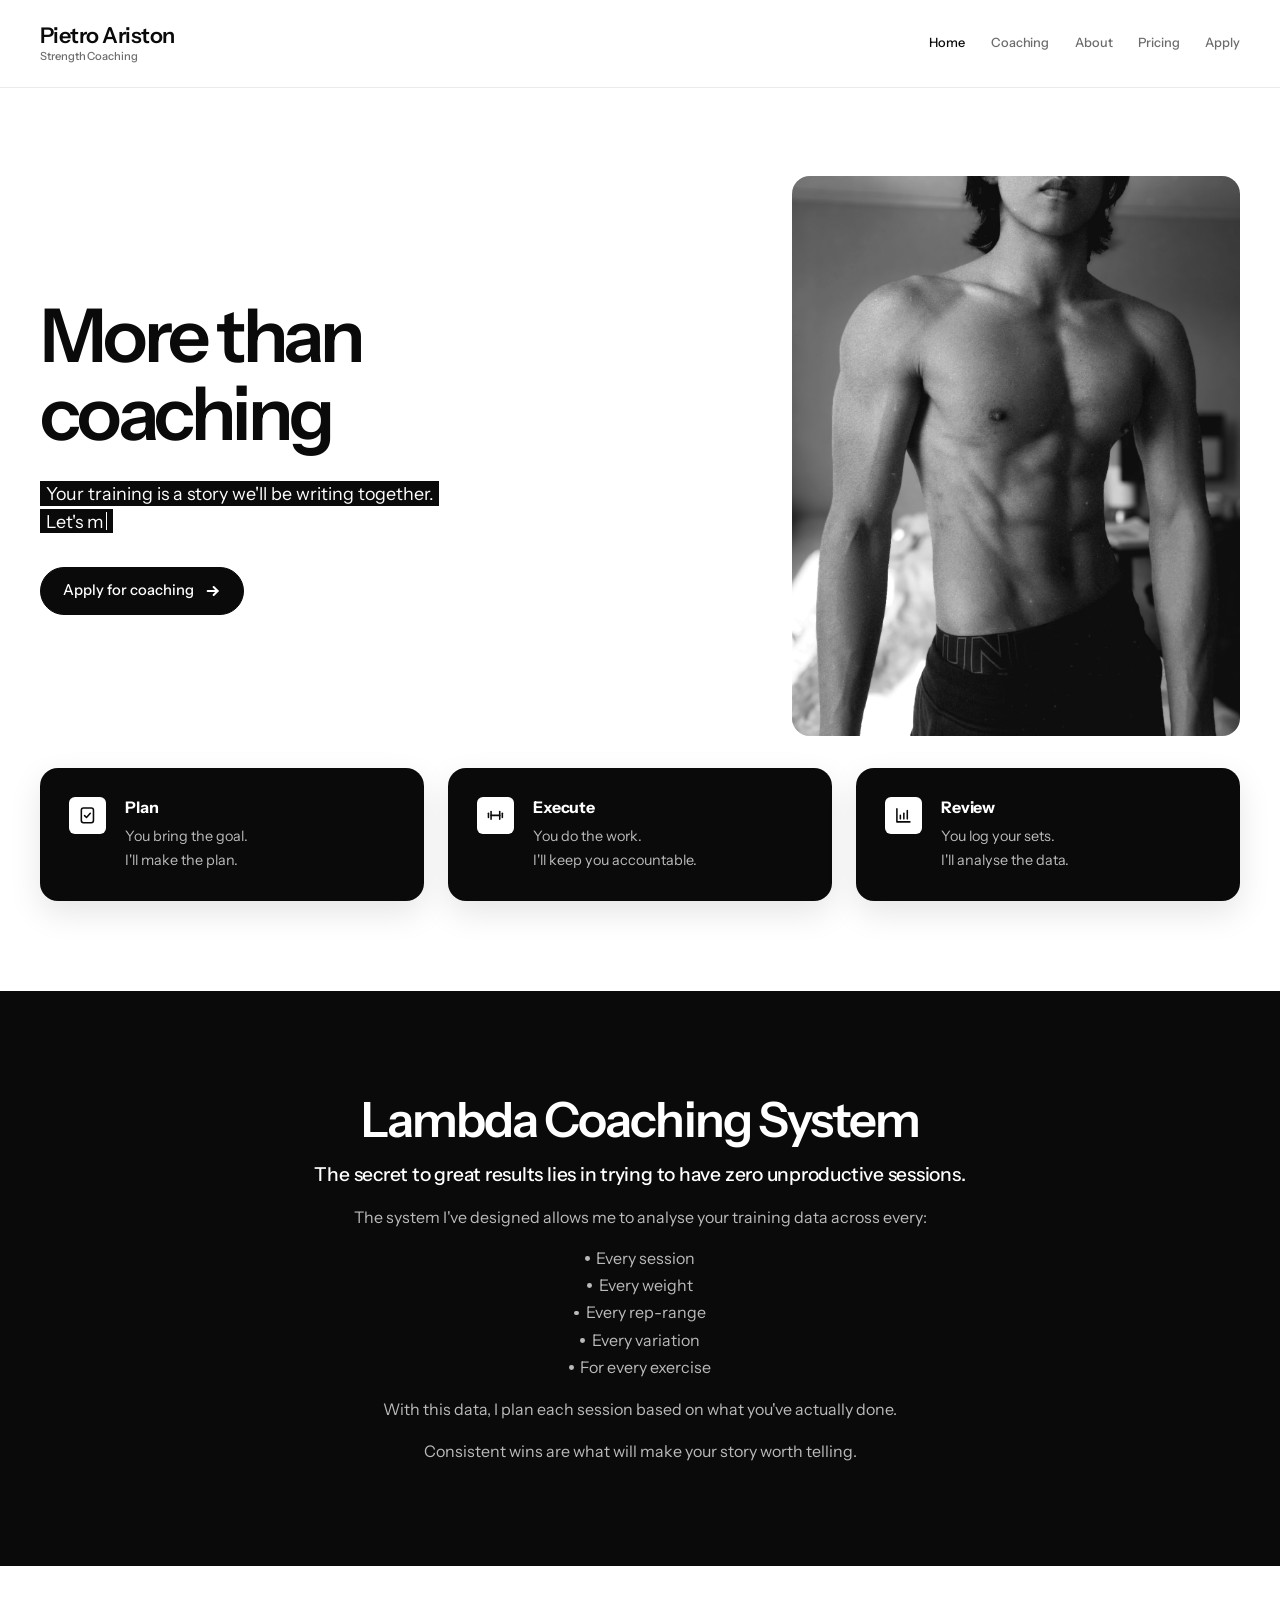
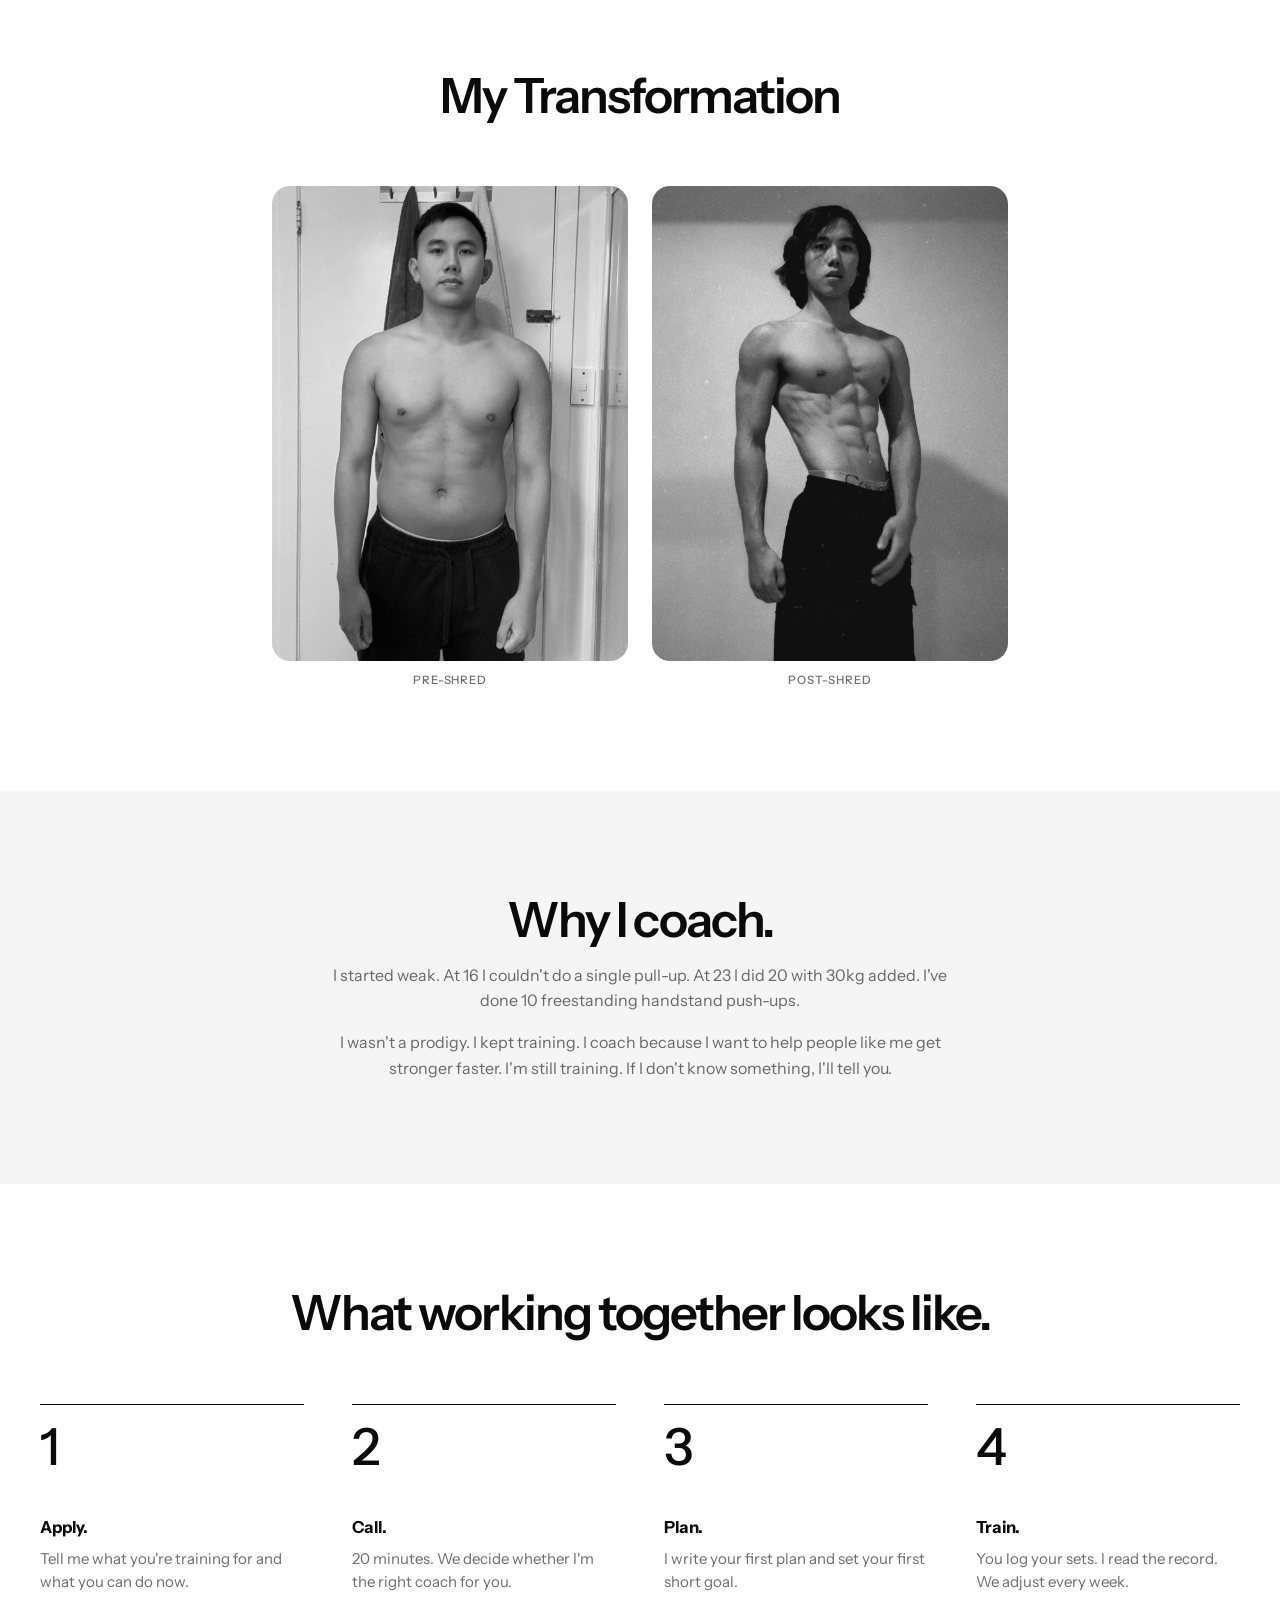
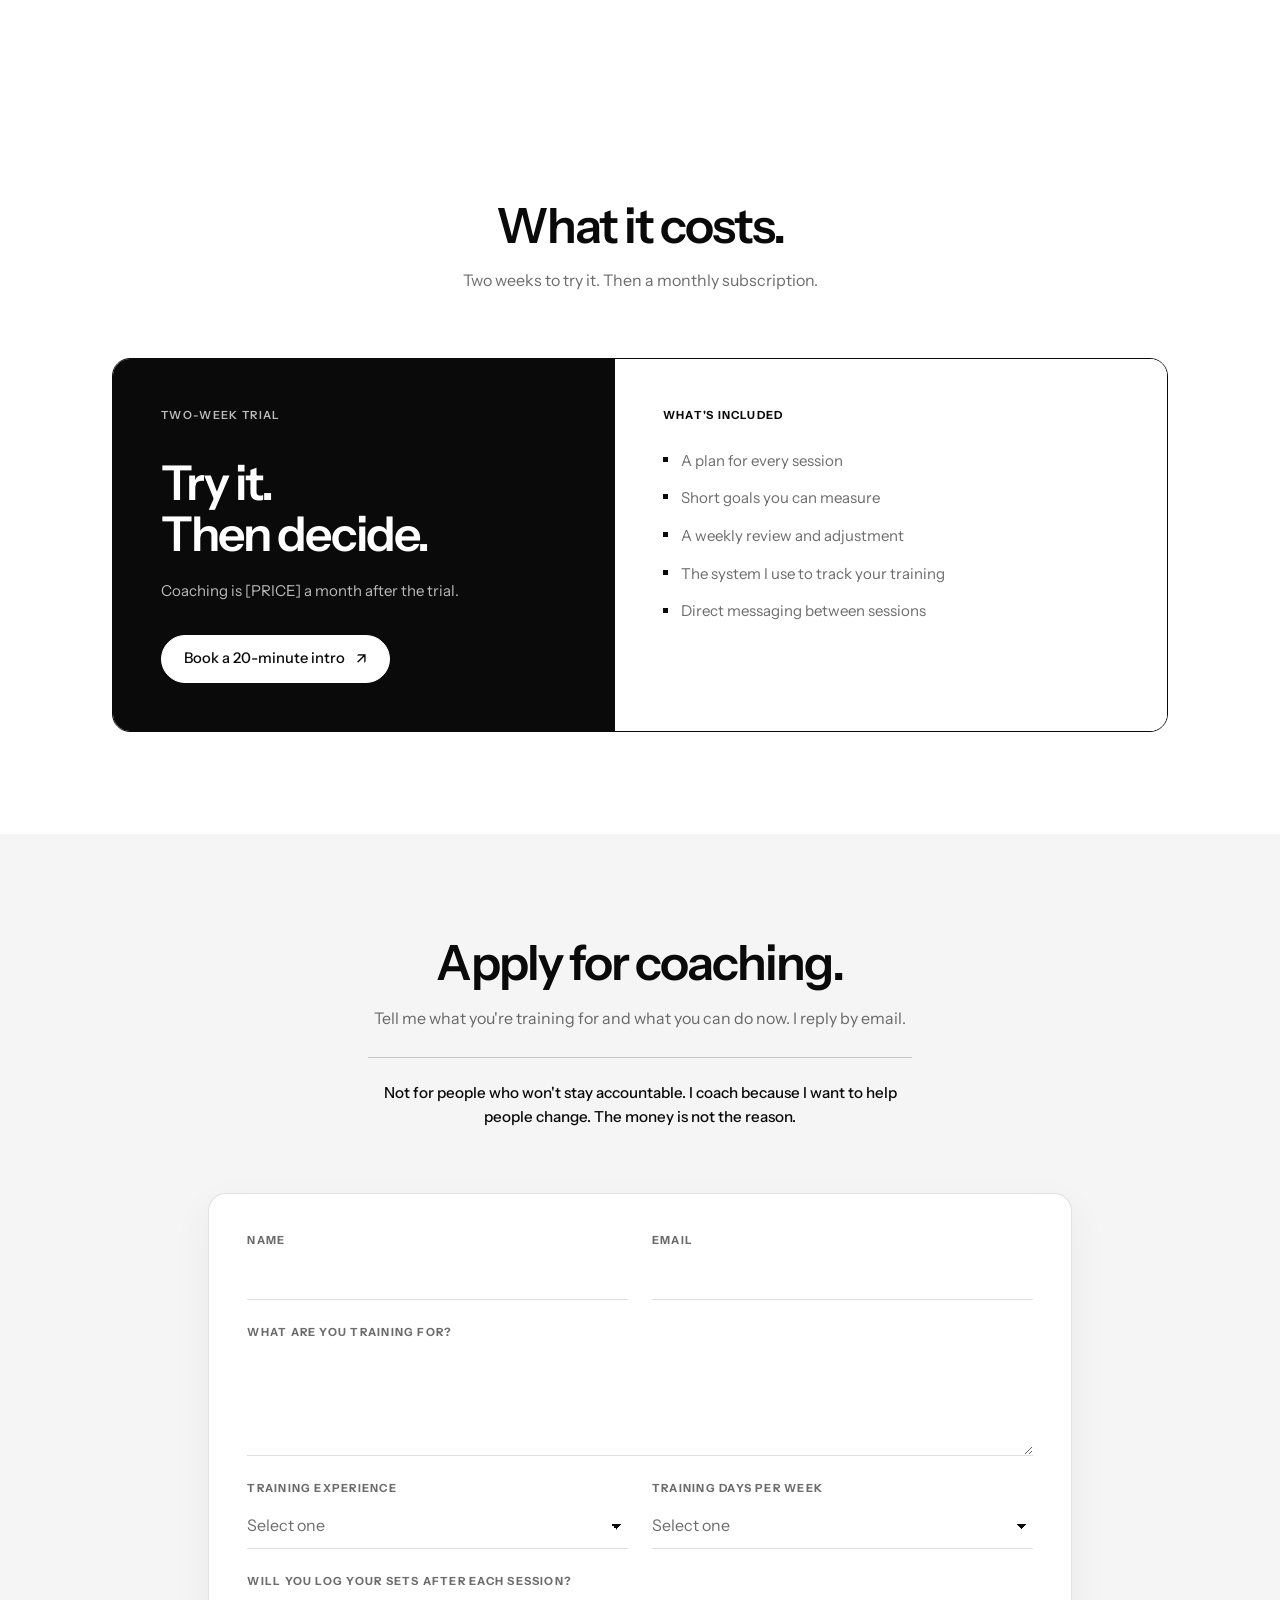
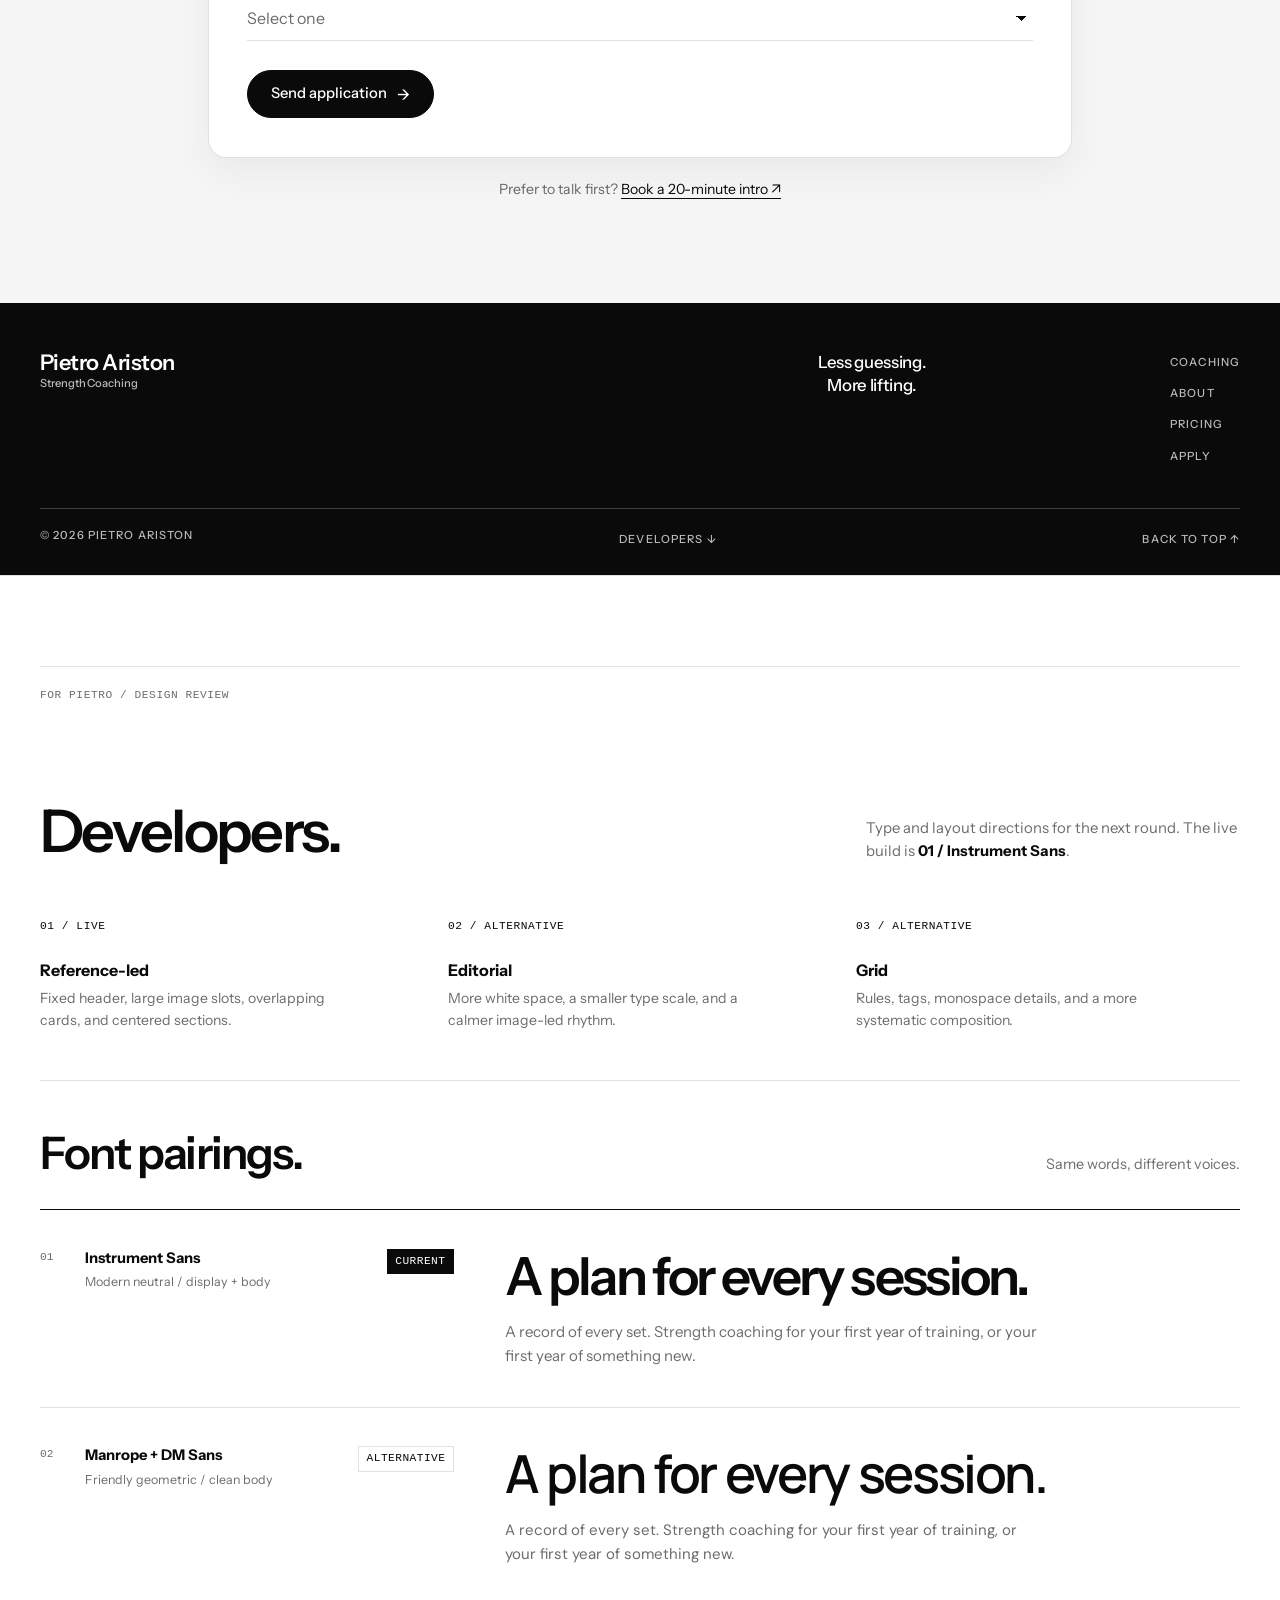
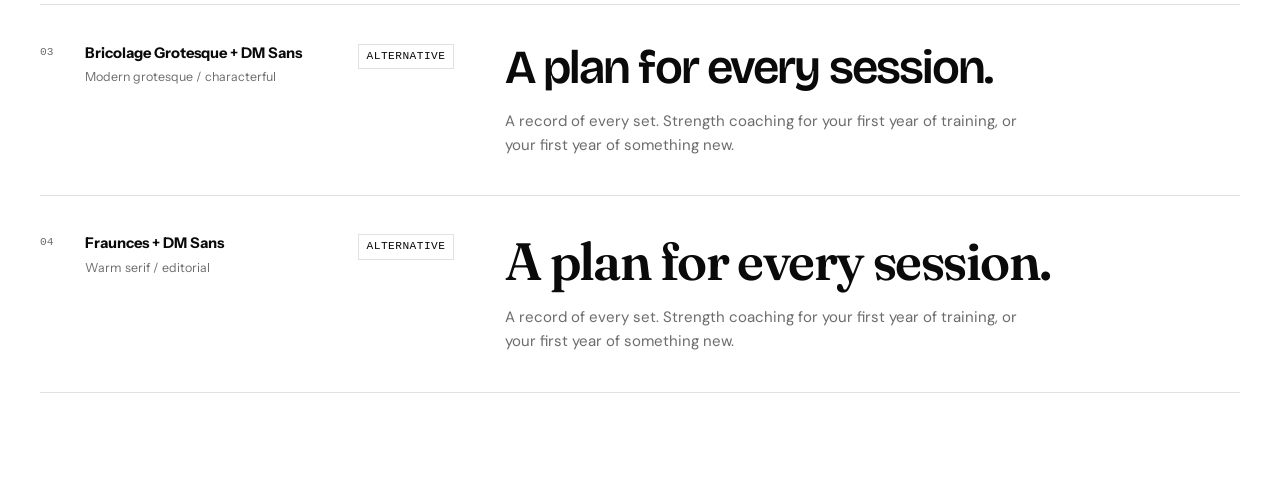
==== commit 4d617481: "feat: hero typewriter, Lambda section rewrite, card icons - Hero: black-highlight subtitle with type" ====
--- a/index.html
+++ b/index.html
@@ -17,7 +17,7 @@
   <link rel="preconnect" href="https://fonts.googleapis.com">
   <link rel="preconnect" href="https://fonts.gstatic.com" crossorigin>
   <link href="https://fonts.googleapis.com/css2?family=Bricolage+Grotesque:opsz,wght@12..96,600&amp;family=DM+Sans:ital,wght@0,400;0,500;0,700;1,400&amp;family=Fraunces:opsz,wght@9..144,600&amp;family=Instrument+Sans:wght@400;500;600&amp;family=Manrope:wght@400;500&amp;display=swap" rel="stylesheet">
-  <link rel="stylesheet" href="style.css?v=2026-11-16-a">
+  <link rel="stylesheet" href="style.css?v=2026-11-28-i">
 
   <script>
     if ("IntersectionObserver" in window && !window.matchMedia("(prefers-reduced-motion: reduce)").matches) {
@@ -64,15 +64,21 @@
 
   <main id="main">
     <section class="hero" aria-labelledby="hero-title">
-      <div class="placeholder hero__media" data-reveal="image" aria-hidden="true"></div>
       <div class="container hero__grid">
         <div class="hero__copy" data-reveal>
           <h1 class="hero__title" id="hero-title">
             <span>More than</span>
-            <span>coaching.</span>
+            <span>coaching</span>
           </h1>
-          <p class="hero__sub">Your training is a story we'll be writing together.<span class="hero__sub-line">Let's make it one worth telling.</span></p>
-          <a class="btn" href="#apply">Apply for coaching <span class="arrow" aria-hidden="true">→</span></a>
+          <p class="hero__sub" data-typewriter>
+            <span class="sr-only">Your training is a story we'll be writing together. Let's make it one worth telling.</span>
+            <span class="hero__sub-typed" aria-hidden="true"><span class="hero__sub-line" data-text="Your training is a story we'll be writing together.">Your training is a story we'll be writing together.</span><br><span class="hero__sub-line" data-text="Let's make it one worth telling.">Let's make it one worth telling.</span></span>
+          </p>
+          <a class="btn" href="#apply">Apply for coaching <span class="arrow" aria-hidden="true"><svg viewBox="0 0 24 24" focusable="false"><path d="M4 12h15"></path><path d="m13 6 6 6-6 6"></path></svg></span></a>
+        </div>
+
+        <div class="hero__media" data-reveal="image">
+          <img class="hero__image" src="assets/hero-v2b.jpg" alt="Pietro Ariston, front physique" width="1400" height="1580" fetchpriority="high" decoding="async">
         </div>
       </div>
     </section>
@@ -83,24 +89,44 @@
         <div class="carousel" data-carousel>
           <div class="feature-cards carousel__track" data-reveal-group role="group" aria-label="How I coach" tabindex="0">
             <article class="feature-card">
-              <span class="feature-card__icon" aria-hidden="true"></span>
+              <span class="feature-card__icon" aria-hidden="true">
+                <svg viewBox="0 0 24 24" focusable="false">
+                  <rect x="5" y="3.5" width="14" height="17" rx="2.5"></rect>
+                  <path d="m8.75 12.25 2.2 2.2 4.4-4.9"></path>
+                </svg>
+              </span>
               <div>
                 <h3>Plan</h3>
-                <p>You bring the goal.<br>I make the plan.</p>
+                <p>You bring the goal.<br>I'll make the plan.</p>
               </div>
             </article>
             <article class="feature-card">
-              <span class="feature-card__icon" aria-hidden="true"></span>
+              <span class="feature-card__icon" aria-hidden="true">
+                <svg viewBox="0 0 24 24" focusable="false">
+                  <path d="M4 9.5v5"></path>
+                  <path d="M7 7.5v9"></path>
+                  <path d="M17 7.5v9"></path>
+                  <path d="M20 9.5v5"></path>
+                  <path d="M7 12h10"></path>
+                </svg>
+              </span>
               <div>
                 <h3>Execute</h3>
-                <p>You do the work.<br>I keep you accountable.</p>
+                <p>You do the work.<br>I'll keep you accountable.</p>
               </div>
             </article>
             <article class="feature-card">
-              <span class="feature-card__icon" aria-hidden="true"></span>
+              <span class="feature-card__icon" aria-hidden="true">
+                <svg viewBox="0 0 24 24" focusable="false">
+                  <path d="M4.5 4.5v15h15"></path>
+                  <path d="M8.5 16v-4"></path>
+                  <path d="M12.5 16V9.5"></path>
+                  <path d="M16.5 16V6.5"></path>
+                </svg>
+              </span>
               <div>
                 <h3>Review</h3>
-                <p>You log your sets.<br>I analyse the data.</p>
+                <p>You log your sets.<br>I'll analyse the data.</p>
               </div>
             </article>
           </div>
@@ -118,11 +144,40 @@
     <section class="section section--dark" id="system" aria-labelledby="system-title">
       <div class="container">
         <header class="section-heading section-heading--center section-heading--solo" data-reveal>
-          <h2 id="system-title">The Lambda Method</h2>
-          <p class="section-heading__tagline">Simple Training, Simple Results</p>
-          <p>Lambda is a way of training that focuses on two things: where you are headed and what's next.</p>
-          <p>The Lambda App is how I coach my clients and make training simpler for them.</p>
+          <h2 id="system-title">Lambda Coaching System</h2>
+                    <p class="section-heading__wide section-heading__statement">The secret to great results lies in trying to have zero unproductive sessions.</p>
+          <!--<p class="section-heading__tagline">Simple Training, Serious Results</p>-->
+           <!--<p>Pushing your limits is easy once you remember what they actually are.</p>-->
+          <p>The system I've designed allows me to analyse your training data across every:</p>
+          <ul>
+            <li>Every session</li>
+            <li>Every weight</li>
+            <li>Every rep-range</li>
+            <li>Every variation</li>
+            <li>For every exercise</li>
+          </ul>
+          <p class="section-heading__wide">With this data, I plan each session based on what you've actually done.</p>
+          <p class="section-heading__wide">Consistent wins are what will make your story worth telling. </p>
         </header>
+      </div>
+    </section>
+
+    <section class="section transformation" id="transformation" aria-labelledby="transformation-title">
+      <div class="container">
+        <header class="section-heading section-heading--center" data-reveal>
+          <h2 id="transformation-title">My Transformation</h2>
+        </header>
+
+        <div class="transformation__grid" data-reveal-group>
+          <figure class="transformation__item">
+            <img src="assets/pre-shred-v2.jpg" alt="Pietro before his cut, front physique" width="1116" height="1488" loading="lazy" decoding="async">
+            <figcaption>Pre-shred</figcaption>
+          </figure>
+          <figure class="transformation__item">
+            <img src="assets/post-shred.jpg" alt="Pietro after his cut, front physique" width="1200" height="1487" loading="lazy" decoding="async">
+            <figcaption>Post-shred</figcaption>
+          </figure>
+        </div>
       </div>
     </section>
 
@@ -281,7 +336,6 @@
         <p class="footer__tagline">Less guessing.<br>More lifting.</p>
         <nav class="footer__nav" aria-label="Footer">
           <a href="#coaching">Coaching</a>
-          <a href="/goals/">Goals</a>
           <a href="#about">About</a>
           <a href="#pricing">Pricing</a>
           <a href="#apply">Apply</a>
@@ -558,6 +612,52 @@
         updateProgress();
       }
     })();
+
+    (() => {
+      const sub = document.querySelector("[data-typewriter]");
+      if (!sub) return;
+      if (window.matchMedia("(prefers-reduced-motion: reduce)").matches) return;
+
+      const lines = Array.from(sub.querySelectorAll(".hero__sub-line"));
+      if (!lines.length) return;
+
+      const texts = lines.map((line) => line.dataset.text || line.textContent || "");
+      lines.forEach((line) => {
+        line.textContent = "";
+      });
+
+      const charDelay = 27;
+      const lineDelay = 380;
+      let lineIndex = 0;
+      let charIndex = 0;
+
+      const type = () => {
+        const line = lines[lineIndex];
+        const text = texts[lineIndex];
+        if (!line || !text) return;
+
+        if (charIndex === 0) {
+          if (lineIndex > 0) lines[lineIndex - 1].classList.remove("is-typing");
+          line.classList.add("is-typing");
+        }
+
+        charIndex += 1;
+        line.textContent = text.slice(0, charIndex);
+
+        if (charIndex < text.length) {
+          window.setTimeout(type, charDelay);
+          return;
+        }
+
+        if (lineIndex < lines.length - 1) {
+          lineIndex += 1;
+          charIndex = 0;
+          window.setTimeout(type, lineDelay);
+        }
+      };
+
+      window.setTimeout(type, 700);
+    })();
   </script>
 </body>
 </html>
--- a/style.css
+++ b/style.css
@@ -326,6 +326,17 @@
   line-height: 1;
 }
 
+.arrow svg {
+  display: block;
+  width: 1.05em;
+  height: 1.05em;
+  fill: none;
+  stroke: currentColor;
+  stroke-width: 3;
+  stroke-linecap: round;
+  stroke-linejoin: round;
+}
+
 .placeholder {
   background: var(--placeholder);
   border-radius: var(--radius-lg);
@@ -426,12 +437,55 @@
   text-wrap: pretty;
 }
 
+.section-heading p.section-heading__wide {
+  max-width: 45rem;
+}
+
 .section-heading .btn {
   margin-top: 1.5rem;
 }
 
 .section--dark .section-heading p {
   color: var(--muted-invert);
+}
+
+.section-heading p.section-heading__statement {
+  max-width: 45rem;
+  margin-top: 0.85rem;
+  font-size: 1.2rem;
+  font-weight: 500;
+  line-height: 1.5;
+  letter-spacing: -0.012em;
+  text-wrap: balance;
+}
+
+.section--dark .section-heading p.section-heading__statement {
+  color: var(--paper);
+}
+
+.section--dark .section-heading ul {
+  margin: 0.9rem auto 0;
+  padding: 0;
+  list-style: none;
+  color: var(--muted-invert);
+  font-size: 1rem;
+  line-height: 1.7;
+}
+
+.section--dark .section-heading li {
+  display: flex;
+  align-items: center;
+  justify-content: center;
+  gap: 0.4rem;
+}
+
+.section--dark .section-heading li::before {
+  content: "";
+  flex: 0 0 auto;
+  width: 0.3rem;
+  height: 0.3rem;
+  border-radius: 50%;
+  background: currentColor;
 }
 
 .section--dark .section-heading .section-heading__tagline {
@@ -447,32 +501,41 @@
   position: relative;
   overflow: hidden;
   padding-block: clamp(3.5rem, 7vw, 5.5rem) clamp(8rem, 10vw, 10rem);
+  background: var(--paper);
+}
+
+.hero__media {
+  position: relative;
+  width: 100%;
+  max-width: 28rem;
+  margin-left: auto;
+  aspect-ratio: 4 / 5;
+  overflow: hidden;
+  border-radius: var(--radius-lg);
   background: var(--placeholder);
 }
 
-.hero__media {
-  position: absolute;
-  z-index: 0;
-  inset: 0;
+.hero__image {
+  display: block;
   width: 100%;
   height: 100%;
-  max-width: none;
-  aspect-ratio: auto;
-  border: 0;
-  border-radius: 0;
-  background: #dcdcdc;
+  object-fit: cover;
+  object-position: 50% 14%;
+  filter: grayscale(1) contrast(1.02);
 }
 
 .hero__grid {
   position: relative;
   z-index: 1;
-  display: flex;
+  display: grid;
+  grid-template-columns: minmax(0, 1.1fr) minmax(16rem, 0.9fr);
   align-items: center;
-  min-height: clamp(30rem, 49vw, 37rem);
+  gap: clamp(2rem, 5vw, 4.5rem);
+  min-height: clamp(28rem, 42vw, 34rem);
 }
 
 .hero__copy {
-  max-width: 42rem;
+  max-width: 36rem;
 }
 
 .hero__title {
@@ -497,19 +560,85 @@
 }
 
 .hero__sub-line {
-  display: block;
-  margin-top: 0.45em;
+  padding: 0.1em 0.32em;
+  background: var(--ink);
+  color: var(--paper);
+  box-decoration-break: clone;
+  -webkit-box-decoration-break: clone;
+}
+
+.hero__sub-line:empty {
+  background: transparent;
+}
+
+.hero__sub-line.is-typing::after {
+  content: "";
+  display: inline-block;
+  width: 0.075em;
+  height: 1.05em;
+  margin-left: 0.1em;
+  background: currentColor;
+  vertical-align: -0.16em;
+  animation: hero-caret 1s steps(1, end) infinite;
+}
+
+@keyframes hero-caret {
+  0%,
+  49% {
+    opacity: 1;
+  }
+
+  50%,
+  100% {
+    opacity: 0;
+  }
 }
 
 .hero .btn {
   margin-top: 2rem;
 }
 
+/* Transformation */
+
+.transformation__grid {
+  display: grid;
+  grid-template-columns: repeat(2, minmax(0, 1fr));
+  gap: clamp(0.75rem, 2vw, 1.5rem);
+  max-width: 46rem;
+  margin-inline: auto;
+}
+
+.transformation__item {
+  margin: 0;
+}
+
+.transformation__item img {
+  display: block;
+  width: 100%;
+  height: auto;
+  aspect-ratio: 3 / 4;
+  object-fit: cover;
+  background: var(--placeholder);
+  border-radius: var(--radius-lg);
+  filter: grayscale(1);
+}
+
+.transformation__item figcaption {
+  margin-top: 0.75rem;
+  color: var(--muted);
+  font-size: 0.72rem;
+  font-weight: 500;
+  letter-spacing: 0.08em;
+  line-height: 1.35;
+  text-align: center;
+  text-transform: uppercase;
+}
+
 /* Feature cards and statement */
 
 .feature-band {
   padding-bottom: clamp(4rem, 7vw, 6rem);
-  background: var(--soft-strong);
+  background: var(--paper);
 }
 
 .feature-cards {
@@ -534,11 +663,23 @@
 }
 
 .feature-card__icon {
-  display: block;
+  display: grid;
+  place-items: center;
   width: 2.35rem;
   height: 2.35rem;
   border-radius: 6px;
   background: var(--paper);
+  color: var(--ink);
+}
+
+.feature-card__icon svg {
+  width: 1.3rem;
+  height: 1.3rem;
+  fill: none;
+  stroke: currentColor;
+  stroke-width: 1.8;
+  stroke-linecap: round;
+  stroke-linejoin: round;
 }
 
 .feature-card h2,
@@ -1646,6 +1787,22 @@
     transform: translateX(3px);
   }
 
+  .hero .btn .arrow {
+    will-change: transform;
+    animation: arrow-bob 1.6s ease-in-out infinite;
+  }
+
+  @keyframes arrow-bob {
+    0%,
+    100% {
+      transform: translateX(0);
+    }
+
+    50% {
+      transform: translateX(0.25rem);
+    }
+  }
+
   .primary-nav a::after {
     transition: transform var(--motion-fast) var(--ease-out);
   }
@@ -1843,6 +2000,10 @@
     transition: none;
   }
 
+  .hero__sub-line.is-typing::after {
+    animation: none;
+  }
+
   .motion-ready [data-reveal],
   .motion-ready [data-reveal].is-visible {
     opacity: 1;
@@ -1866,6 +2027,10 @@
 /* Tablet */
 
 @media (max-width: 1024px) {
+  .hero__copy {
+    max-width: 30rem;
+  }
+
   .hero__grid {
     grid-template-columns: minmax(0, 1fr) minmax(16rem, 0.78fr);
     gap: 2.5rem;
@@ -1905,15 +2070,28 @@
   }
 
   .hero {
-    padding-block: 3.5rem 5rem;
+    padding-block: 3.5rem 6rem;
   }
 
   .hero__grid {
-    min-height: 26rem;
+    grid-template-columns: minmax(0, 1fr);
+    gap: 2.5rem;
+    min-height: 0;
   }
 
   .hero__copy {
     max-width: 38rem;
+  }
+
+  .hero__media {
+    order: -1;
+    width: 100%;
+    max-width: 24rem;
+    margin-inline: auto;
+  }
+
+  .hero__image {
+    object-position: 50% 18%;
   }
 
   .carousel.is-ready .carousel__dots {
@@ -2092,8 +2270,13 @@
   }
 
   .hero__title {
-    font-size: clamp(2.7rem, 9vw, 3.3rem);
+    font-size: clamp(1.6rem, 9vw, 2.65rem);
     line-height: 1.04;
+    white-space: nowrap;
+  }
+
+  .hero__title span {
+    display: inline-block;
   }
 
   .hero__sub {
@@ -2118,6 +2301,10 @@
 
   .section-heading p {
     font-size: 0.95rem;
+  }
+
+  .section-heading p.section-heading__statement {
+    font-size: 1.06rem;
   }
 
   .testimonials {
